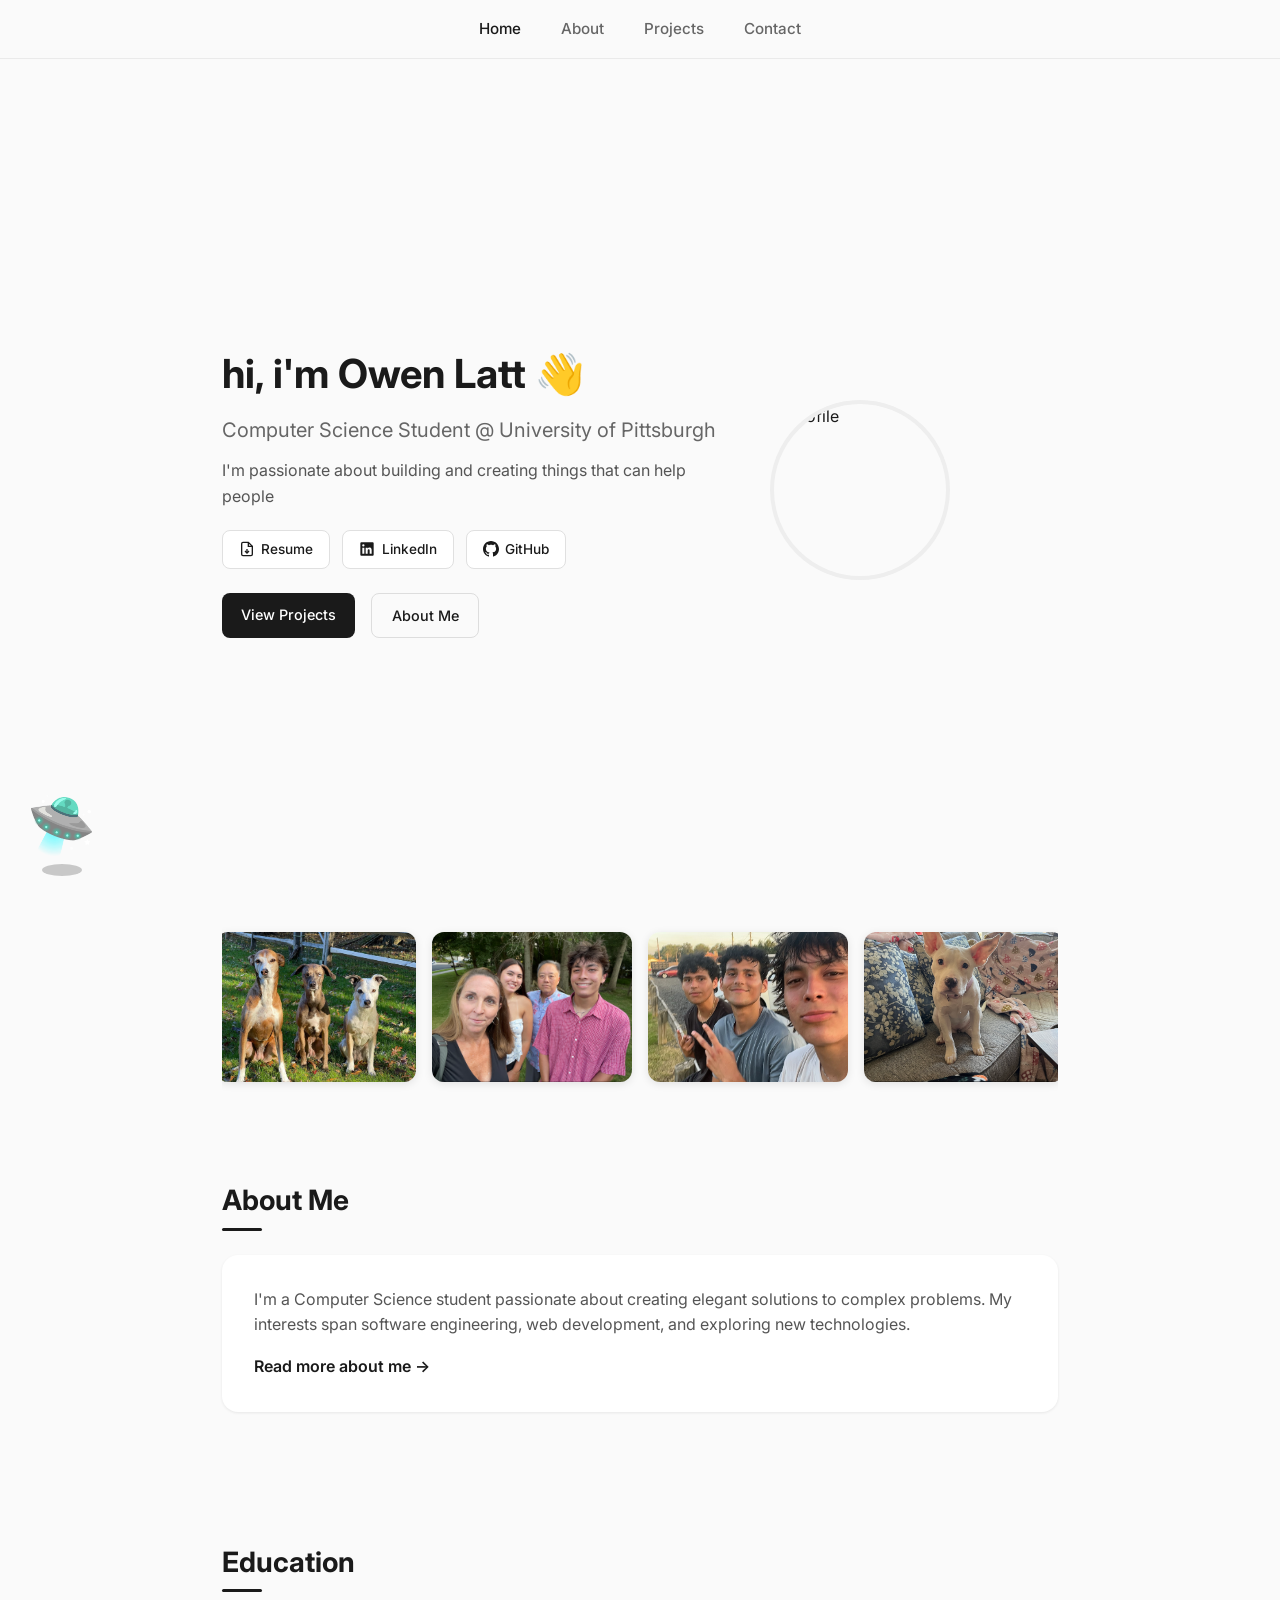
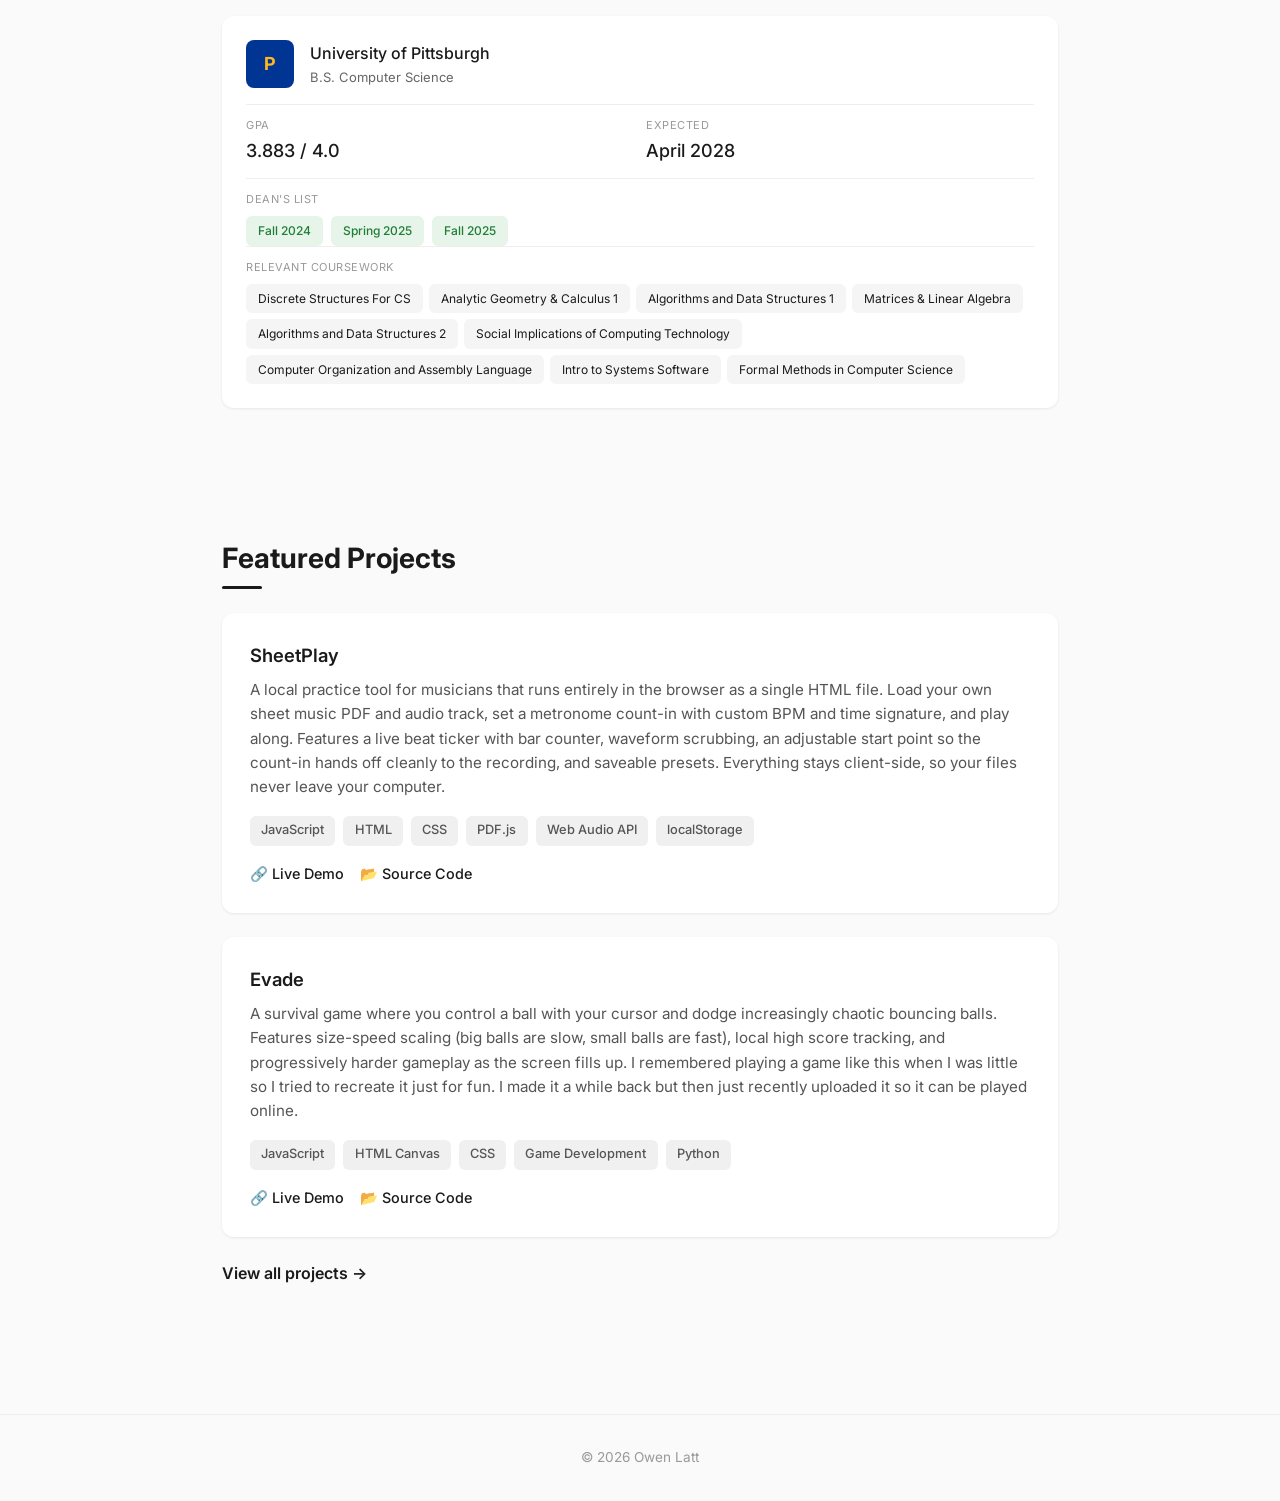
==== index.html @ 88eda448 "uploaded projects, profile change" ====
<!DOCTYPE html>
<html lang="en">
<head>
  <meta charset="UTF-8">
  <meta name="viewport" content="width=device-width, initial-scale=1.0">
  <title>Owen Latt | CS Student</title>
  <link rel="preconnect" href="https://fonts.googleapis.com">
  <link href="https://fonts.googleapis.com/css2?family=Inter:wght@400;500;600;700&display=swap" rel="stylesheet">
  <link rel="stylesheet" href="styles.css">
  <style>
    .photo-item {
      position: relative;
    }

    .photo-caption {
      position: absolute;
      bottom: 0;
      left: 0;
      right: 0;
      background: rgba(0, 0, 0, 0.72);
      padding: 8px 12px;
      transform: translateY(100%);
      transition: transform 0.25s ease;
      border-radius: 0 0 12px 12px;
    }

    .photo-item:hover .photo-caption {
      transform: translateY(0);
    }

    .photo-caption span {
      color: #fff;
      font-size: 13px;
      font-weight: 500;
    }

    .photo-caption .family-links {
      display: flex;
      gap: 10px;
      margin-top: 4px;
    }

    .photo-caption .family-links a {
      color: rgba(255, 255, 255, 0.75);
      font-size: 12px;
      text-decoration: none;
      border-bottom: 1px solid rgba(255,255,255,0.35);
      transition: color 0.15s;
    }

    .photo-caption .family-links a:hover {
      color: #fff;
    }
  </style>
</head>
<body>
  <nav>
    <ul>
      <li><a href="index.html" class="active">Home</a></li>
      <li><a href="about.html">About</a></li>
      <li><a href="projects.html">Projects</a></li>
      <li><a href="contact.html">Contact</a></li>
    </ul>
  </nav>

  <div class="container">
    <div class="hero">
      <div class="hero-content">
        <div class="hero-text">
          <h1>hi, i'm Owen Latt <span class="wave">👋</span></h1>
          <p class="tagline">Computer Science Student @ University of Pittsburgh</p>
          <p class="bio">
            I'm passionate about building and creating things that can help people
          </p>
          
          <div class="quick-links">
            <a href="assets/resume.pdf" class="quick-link" title="Download Resume">
              <svg viewBox="0 0 24 24" fill="none" stroke="currentColor" stroke-width="2"><path d="M14 2H6a2 2 0 0 0-2 2v16a2 2 0 0 0 2 2h12a2 2 0 0 0 2-2V8z"/><polyline points="14 2 14 8 20 8"/><line x1="12" y1="18" x2="12" y2="12"/><polyline points="9 15 12 18 15 15"/></svg>
              Resume
            </a>
            <a href="https://www.linkedin.com/in/owen-latt-85a8413a7/" class="quick-link" target="_blank" title="LinkedIn">
              <svg viewBox="0 0 24 24" fill="currentColor"><path d="M20.5 2h-17A1.5 1.5 0 002 3.5v17A1.5 1.5 0 003.5 22h17a1.5 1.5 0 001.5-1.5v-17A1.5 1.5 0 0020.5 2zM8 19H5v-9h3zM6.5 8.25A1.75 1.75 0 118.3 6.5a1.78 1.78 0 01-1.8 1.75zM19 19h-3v-4.74c0-1.42-.6-1.93-1.38-1.93A1.74 1.74 0 0013 14.19a.66.66 0 000 .14V19h-3v-9h2.9v1.3a3.11 3.11 0 012.7-1.4c1.55 0 3.36.86 3.36 3.66z"/></svg>
              LinkedIn
            </a>
            <a href="https://github.com/owenlatt9" class="quick-link" target="_blank" title="GitHub">
              <svg viewBox="0 0 24 24" fill="currentColor"><path d="M12 0c-6.626 0-12 5.373-12 12 0 5.302 3.438 9.8 8.207 11.387.599.111.793-.261.793-.577v-2.234c-3.338.726-4.033-1.416-4.033-1.416-.546-1.387-1.333-1.756-1.333-1.756-1.089-.745.083-.729.083-.729 1.205.084 1.839 1.237 1.839 1.237 1.07 1.834 2.807 1.304 3.492.997.107-.775.418-1.305.762-1.604-2.665-.305-5.467-1.334-5.467-5.931 0-1.311.469-2.381 1.236-3.221-.124-.303-.535-1.524.117-3.176 0 0 1.008-.322 3.301 1.23.957-.266 1.983-.399 3.003-.404 1.02.005 2.047.138 3.006.404 2.291-1.552 3.297-1.23 3.297-1.23.653 1.653.242 2.874.118 3.176.77.84 1.235 1.911 1.235 3.221 0 4.609-2.807 5.624-5.479 5.921.43.372.823 1.102.823 2.222v3.293c0 .319.192.694.801.576 4.765-1.589 8.199-6.086 8.199-11.386 0-6.627-5.373-12-12-12z"/></svg>
              GitHub
            </a>
          </div>

          <div class="hero-cta">
            <a href="projects.html" class="btn-primary">View Projects</a>
            <a href="about.html" class="btn-secondary">About Me</a>
          </div>
        </div>
        <img src="assets/profile4.jpeg" alt="Profile" class="profile-img">
      </div>
    </div>

    <!-- Photo Gallery Strip -->
    <div class="photo-strip">
      <div class="photo-strip-container">
        <div class="photo-item">
          <img src="assets/dogs2.jpg" alt="Charlie, Mochi, Winnie">
          <div class="photo-caption">
            <span>Charlie, Mochi, Winnie (rip) 🐾</span>
          </div>
        </div>
        <div class="photo-item">
          <img src="assets/fam2.JPEG" alt="My family">
          <div class="photo-caption">
            <span>My family</span>
            <div class="family-links">
              <a href="https://www.linkedin.com/in/aunglatt/" target="_blank">Dad →</a>
              <a href="https://www.linkedin.com/in/laurellatt/" target="_blank">Sister →</a>
            </div>
          </div>
        </div>
        <div class="photo-item">
          <img src="assets/friends.jpg" alt="My boys">
          <div class="photo-caption">
            <span>My boys 🇧🇷 (Rhennan, Rhauan)</span>
          </div>
        </div>
        <div class="photo-item">
          <img src="assets/roo2.jpg" alt="Roo">
          <div class="photo-caption">
            <span>Roo</span>
          </div>
        </div>
      </div>
    </div>

    <div class="section">
      <h2 class="section-title">About Me</h2>
      <div class="about-preview">
        <p>
          I'm a Computer Science student passionate about creating elegant solutions to complex problems. 
          My interests span software engineering, web development, and exploring new technologies.
        </p>
        <a href="about.html" class="view-more">Read more about me →</a>
      </div>
    </div>

    <div class="section">
      <h2 class="section-title">Education</h2>
      <div class="education-card">
        <div class="education-header">
          <div class="education-logo">
            <span>P</span>
          </div>
          <div class="education-info">
            <p class="education-school">University of Pittsburgh</p>
            <p class="education-degree">B.S. Computer Science</p>
          </div>
        </div>
        
        <div class="education-stats">
          <div>
            <p class="stat-label">GPA</p>
            <p class="stat-value">3.883 / 4.0</p>
          </div>
          <div>
            <p class="stat-label">Expected</p>
            <p class="stat-value">April 2028</p>
          </div>
        </div>
        
        <div class="education-section">
          <p class="education-section-label">Dean's List</p>
          <div class="deans-list-tags">
            <span class="deans-tag">Fall 2024</span>
            <span class="deans-tag">Spring 2025</span>
            <span class="deans-tag">Fall 2025</span>
          </div>
        </div>
        
        <div class="education-section">
          <p class="education-section-label">Relevant coursework</p>
          <div class="coursework-tags">
            <span class="course-tag">Discrete Structures For CS</span>
            <span class="course-tag">Analytic Geometry & Calculus 1</span>
            <span class="course-tag">Algorithms and Data Structures 1</span>
            <span class="course-tag">Matrices & Linear Algebra</span>
            <span class="course-tag">Algorithms and Data Structures 2</span>
            <span class="course-tag">Social Implications of Computing Technology</span>
            <span class="course-tag">Computer Organization and Assembly Language</span>
            <span class="course-tag">Intro to Systems Software</span>
            <span class="course-tag">Formal Methods in Computer Science</span>
          </div>
        </div>
      </div>
    </div>

    <div class="section">
      <h2 class="section-title">Featured Projects</h2>
      <div class="projects-grid" id="featured-projects">
        <!-- Projects loaded from projects.js -->
      </div>
      <p style="margin-top: 1.5rem;"><a href="projects.html" class="view-more">View all projects →</a></p>
    </div>
  </div>

  <footer>
    <p>© 2026 Owen Latt</p>
  </footer>

  <!-- Floating Game Icon -->
  <div class="game-trigger-container">
    <a href="game.html" target="_blank" class="game-trigger">🛸</a>
    <div class="game-trigger-shadow"></div>
  </div>

  <script src="projects.js"></script>
  <script>
    renderProjects('featured-projects', true);
  </script>
</body>
</html>
---- styles.css ----
/* ===== BASE STYLES ===== */
* { margin: 0; padding: 0; box-sizing: border-box; }

body {
  font-family: 'Inter', -apple-system, BlinkMacSystemFont, sans-serif;
  background: #fafafa;
  color: #1a1a1a;
  line-height: 1.6;
}

.container {
  max-width: 900px;
  margin: 0 auto;
  padding: 0 2rem;
}

/* ===== NAVIGATION ===== */
nav {
  position: fixed;
  top: 0;
  width: 100%;
  background: rgba(250, 250, 250, 0.9);
  backdrop-filter: blur(10px);
  border-bottom: 1px solid #eaeaea;
  z-index: 100;
  padding: 1rem 2rem;
}

nav ul {
  max-width: 1200px;
  margin: 0 auto;
  display: flex;
  justify-content: center;
  gap: 2.5rem;
  list-style: none;
}

nav a {
  text-decoration: none;
  color: #666;
  font-size: 0.95rem;
  font-weight: 500;
  transition: color 0.2s;
}

nav a:hover, nav a.active {
  color: #1a1a1a;
}

/* ===== HERO SECTION ===== */
.hero {
  min-height: 100vh;
  display: flex;
  flex-direction: column;
  justify-content: center;
  padding-top: 80px;
}

.hero-content {
  display: flex;
  align-items: center;
  gap: 3rem;
}

.hero-text h1 {
  font-size: 2.5rem;
  font-weight: 700;
  margin-bottom: 0.5rem;
}

.wave {
  display: inline-block;
  animation: wave 2s infinite;
  transform-origin: 70% 70%;
}

@keyframes wave {
  0%, 100% { transform: rotate(0deg); }
  25% { transform: rotate(20deg); }
  50% { transform: rotate(0deg); }
  75% { transform: rotate(20deg); }
}

.tagline {
  font-size: 1.25rem;
  color: #666;
  margin-bottom: 0.75rem;
}

.bio {
  color: #555;
  margin-bottom: 1.25rem;
  max-width: 500px;
}

.profile-img {
  width: 180px;
  height: 180px;
  border-radius: 50%;
  object-fit: cover;
  border: 4px solid #eee;
}

/* ===== QUICK LINKS ===== */
.quick-links {
  display: flex;
  gap: 0.75rem;
  margin-bottom: 1.5rem;
}

.quick-link {
  display: flex;
  align-items: center;
  gap: 0.4rem;
  padding: 0.5rem 1rem;
  background: white;
  border: 1.5px solid #e0e0e0;
  border-radius: 8px;
  text-decoration: none;
  color: #1a1a1a;
  font-size: 0.85rem;
  font-weight: 500;
  transition: all 0.2s;
}

.quick-link:hover {
  border-color: #1a1a1a;
  transform: translateY(-2px);
  box-shadow: 0 2px 8px rgba(0,0,0,0.08);
}

.quick-link svg {
  width: 16px;
  height: 16px;
}

/* ===== BUTTONS ===== */
.hero-cta {
  display: flex;
  gap: 1rem;
}

.hero-cta a, .btn {
  padding: 0.6rem 1.2rem;
  border-radius: 8px;
  text-decoration: none;
  font-weight: 500;
  font-size: 0.9rem;
  transition: all 0.2s;
}

.btn-primary { background: #1a1a1a; color: white; }
.btn-primary:hover { background: #333; }
.btn-secondary { border: 1.5px solid #ddd; color: #1a1a1a; }
.btn-secondary:hover { border-color: #1a1a1a; }

/* ===== SECTIONS ===== */
.section { padding: 4rem 0; }

.section-title {
  font-size: 1.75rem;
  font-weight: 700;
  margin-bottom: 2rem;
  position: relative;
  display: inline-block;
}

.section-title::after {
  content: '';
  position: absolute;
  bottom: -8px;
  left: 0;
  width: 40px;
  height: 3px;
  background: #1a1a1a;
  border-radius: 2px;
}

/* ===== PAGE HEADER (for subpages) ===== */
.page-header {
  padding-top: 120px;
  padding-bottom: 2rem;
}

.page-header h1 {
  font-size: 2rem;
  font-weight: 700;
}

.page-header p {
  color: #666;
  margin-top: 0.5rem;
}

/* ===== ABOUT STYLES ===== */
.about-preview {
  background: white;
  border-radius: 16px;
  padding: 2rem;
  box-shadow: 0 1px 3px rgba(0,0,0,0.08);
}

.about-preview p {
  color: #555;
  margin-bottom: 1rem;
}

.view-more {
  color: #1a1a1a;
  font-weight: 600;
  text-decoration: none;
  display: inline-flex;
  align-items: center;
  gap: 0.3rem;
}

.view-more:hover { text-decoration: underline; }

.about-grid {
  display: grid;
  grid-template-columns: 1fr 1fr;
  gap: 1.5rem;
  margin-bottom: 2rem;
}

.about-card {
  background: white;
  padding: 1.75rem;
  border-radius: 12px;
  box-shadow: 0 1px 3px rgba(0,0,0,0.08);
}

.about-card h3 {
  font-size: 1.1rem;
  font-weight: 600;
  margin-bottom: 0.75rem;
}

.about-card p { color: #555; }

.about-card.full-width {
  grid-column: 1 / -1;
}

.diversity-card {
  background: linear-gradient(135deg, #f0f4ff 0%, #fdf0f7 100%);
  border-left: 4px solid #6366f1;
}

.aboutme-card {
  background: linear-gradient(135deg, #f0f4ff 0%, #fdf0f7 100%);
  border-left: 4px solid #ff00ff;
}

/* ===== PROJECT STYLES ===== */
.projects-grid {
  display: grid;
  gap: 1.5rem;
}

.project-card {
  background: white;
  border-radius: 12px;
  padding: 1.75rem;
  box-shadow: 0 1px 3px rgba(0,0,0,0.08);
  transition: transform 0.2s, box-shadow 0.2s;
}

.project-card:hover {
  transform: translateY(-2px);
  box-shadow: 0 4px 12px rgba(0,0,0,0.1);
}

.project-card h3 {
  font-size: 1.15rem;
  font-weight: 600;
  margin-bottom: 0.5rem;
}

.project-card p {
  color: #555;
  font-size: 0.95rem;
  margin-bottom: 1rem;
}

.project-tags {
  display: flex;
  flex-wrap: wrap;
  gap: 0.5rem;
  margin-bottom: 1rem;
}

.tag {
  background: #f0f0f0;
  color: #555;
  padding: 0.3rem 0.7rem;
  border-radius: 6px;
  font-size: 0.8rem;
  font-weight: 500;
}

.project-links {
  display: flex;
  gap: 1rem;
}

.project-links a {
  color: #1a1a1a;
  text-decoration: none;
  font-size: 0.9rem;
  font-weight: 500;
}

.project-links a:hover { text-decoration: underline; }

/* ===== CONTACT STYLES ===== */
.contact-intro {
  max-width: 600px;
  margin-bottom: 3rem;
}

.contact-intro p {
  color: #555;
  font-size: 1.1rem;
}

.contact-methods {
  display: grid;
  grid-template-columns: repeat(auto-fit, minmax(280px, 1fr));
  gap: 1.5rem;
}

.contact-card {
  background: white;
  padding: 2rem;
  border-radius: 12px;
  box-shadow: 0 1px 3px rgba(0,0,0,0.08);
  text-align: center;
  transition: transform 0.2s;
}

.contact-card:hover {
  transform: translateY(-3px);
}

.contact-card .icon {
  font-size: 2rem;
  margin-bottom: 1rem;
}

.contact-card h3 {
  font-size: 1.1rem;
  font-weight: 600;
  margin-bottom: 0.5rem;
}

.contact-card p {
  color: #666;
  font-size: 0.9rem;
  margin-bottom: 1rem;
}

.contact-card a {
  color: #1a1a1a;
  font-weight: 600;
  text-decoration: none;
}

.contact-card a:hover { text-decoration: underline; }

/* ===== EDUCATION STYLES ===== */
.education-card {
  background: white;
  border-radius: 12px;
  padding: 1.5rem;
  box-shadow: 0 1px 3px rgba(0,0,0,0.08);
}

.education-header {
  display: flex;
  align-items: center;
  gap: 16px;
  margin-bottom: 16px;
}

.education-logo {
  width: 48px;
  height: 48px;
  border-radius: 8px;
  background: #003594;
  display: flex;
  align-items: center;
  justify-content: center;
}

.education-logo span {
  color: #FFB81C;
  font-weight: 700;
  font-size: 18px;
}

.education-school {
  font-weight: 500;
  font-size: 16px;
  margin: 0;
}

.education-degree {
  font-size: 13px;
  color: #666;
  margin: 0;
}

.education-stats {
  display: grid;
  grid-template-columns: 1fr 1fr;
  gap: 12px;
  padding: 12px 0;
  border-top: 1px solid #eee;
}

.stat-label {
  font-size: 11px;
  color: #999;
  margin: 0 0 2px;
  text-transform: uppercase;
  letter-spacing: 0.5px;
}

.stat-value {
  font-size: 18px;
  font-weight: 500;
  margin: 0;
}

.education-section {
  padding-top: 12px;
  border-top: 1px solid #eee;
}

.education-section-label {
  font-size: 11px;
  color: #999;
  margin: 0 0 8px;
  text-transform: uppercase;
  letter-spacing: 0.5px;
}

.deans-list-tags {
  display: flex;
  gap: 8px;
  flex-wrap: wrap;
}

.deans-tag {
  background: #e6f4ea;
  color: #1e7e34;
  font-size: 12px;
  padding: 5px 12px;
  border-radius: 6px;
  font-weight: 500;
}

.coursework-tags {
  display: flex;
  gap: 6px;
  flex-wrap: wrap;
}

.course-tag {
  background: #f5f5f5;
  font-size: 12px;
  padding: 5px 12px;
  border-radius: 6px;
}

/* ===== MOVIES SECTION ===== */
.movies-subsection {
  margin-bottom: 2.5rem;
}

.movies-subsection-title {
  font-size: 1.1rem;
  font-weight: 600;
  margin-bottom: 0.5rem;
  color: #1a1a1a;
}

.movies-subtitle {
  font-size: 0.9rem;
  color: #666;
  margin-bottom: 1rem;
}

.movies-subtitle a {
  color: #1a1a1a;
  font-weight: 500;
}

.movies-subtitle a:hover {
  text-decoration: underline;
}

.favorite-movies-grid {
  display: grid;
  grid-template-columns: repeat(4, 1fr);
  gap: 1rem;
}

.movie-card {
  text-align: center;
}

.movie-card img {
  width: 100%;
  aspect-ratio: 2/3;
  object-fit: cover;
  border-radius: 8px;
  box-shadow: 0 2px 8px rgba(0, 0, 0, 0.15);
  transition: transform 0.2s, box-shadow 0.2s;
}

.movie-card:hover img {
  transform: translateY(-4px);
  box-shadow: 0 8px 20px rgba(0, 0, 0, 0.2);
}

.movie-title {
  margin-top: 0.5rem;
  font-size: 0.85rem;
  font-weight: 500;
  color: #333;
}

.letterboxd-embed {
  background: #f8f9fa;
  border-radius: 12px;
  padding: 1rem;
  min-height: 100px;
}

.loading-text {
  color: #888;
  font-size: 0.9rem;
  text-align: center;
}

@media (max-width: 768px) {
  .favorite-movies-grid {
    grid-template-columns: repeat(2, 1fr);
  }
}

.spotify-embed {
  border-radius: 12px;
  overflow: hidden;
}

.spotify-embed iframe {
  display: block;
}
/* ===== MUSIC ARTISTS ===== */
.artists-grid {
  display: grid;
  grid-template-columns: repeat(5, 1fr);
  gap: 1.5rem;
}

.artist-card {
  display: flex;
  flex-direction: column;
  align-items: center;
  gap: 0.5rem;
  text-align: center;
}

.artist-card img {
  width: 100px;
  height: 100px;
  border-radius: 50%;
  object-fit: cover;
  box-shadow: 0 2px 8px rgba(0, 0, 0, 0.12);
  transition: transform 0.2s, box-shadow 0.2s;
}

.artist-card:hover img {
  transform: scale(1.08);
  box-shadow: 0 6px 16px rgba(0, 0, 0, 0.18);
}

.artist-name {
  font-size: 0.8rem;
  font-weight: 500;
  color: #444;
}

@media (max-width: 768px) {
  .artists-grid {
    grid-template-columns: repeat(3, 1fr);
  }

  .artist-card img {
    width: 80px;
    height: 80px;
  }
}

/* ===== PHOTO STRIP ===== */
.photo-strip {
  padding: 2rem 0;
  overflow: hidden;
}

.photo-strip-container {
  display: flex;
  gap: 1rem;
  justify-content: center;
}

.photo-item {
  flex: 0 0 auto;
  width: 200px;
  height: 150px;
  border-radius: 12px;
  overflow: hidden;
  box-shadow: 0 2px 8px rgba(0, 0, 0, 0.1);
  transition: transform 0.3s, box-shadow 0.3s;
}

.photo-item:hover {
  transform: translateY(-4px) scale(1.02);
  box-shadow: 0 8px 20px rgba(0, 0, 0, 0.15);
}

.photo-item img {
  width: 100%;
  height: 100%;
  object-fit: cover;
}

@media (max-width: 768px) {
  .photo-strip-container {
    justify-content: flex-start;
    overflow-x: auto;
    padding: 0 1rem;
    -webkit-overflow-scrolling: touch;
  }
  
  .photo-item {
    width: 160px;
    height: 120px;
  }
}

/* ===== FLOATING GAME ICON ===== */
.game-trigger-container {
  position: fixed;
  bottom: 24px;
  left: 24px;
  width: 75px;
  height: 90px;
  z-index: 50;
}

.game-trigger {
  position: absolute;
  top: 0;
  left: 0;
  width: 75px;
  height: 75px;
  cursor: pointer;
  font-size: 55px;
  display: flex;
  align-items: center;
  justify-content: center;
  transition: transform 0.2s;
  animation: float 3s ease-in-out infinite, glow 2s ease-in-out infinite;
  text-decoration: none;
  border-radius: 50%;
}

.game-trigger:hover {
  animation: wobble 0.5s ease-in-out, glow 1s ease-in-out infinite;
  transform: rotate(-15deg) scale(1.15);
}

@keyframes float {
  0%, 100% { transform: translateY(0) rotate(-20deg); }
  50% { transform: translateY(-8px) rotate(-12deg); }
}

@keyframes glow {
  0%, 100% { 
    filter: drop-shadow(0 0 8px rgb(255, 0, 187));
  }
  50% { 
    filter: drop-shadow(0 0 20px rgb(132, 0, 255)) drop-shadow(0 0 40px rgb(100, 180, 255));
  }
}

@keyframes float {
  0%, 100% { transform: translateY(0) rotate(-20deg); }
  50% { transform: translateY(-8px) rotate(-12deg); }
}

.game-trigger-shadow {
  position: absolute;
  bottom: 0;
  left: 50%;
  transform: translateX(-50%);
  width: 40px;
  height: 12px;
  background: rgba(0, 0, 0, 0.2);
  border-radius: 50%;
  animation: shadow-pulse 3s ease-in-out infinite;
}

@keyframes shadow-pulse {
  0%, 100% { 
    transform: translateX(-50%) scale(1);
    opacity: 0.3;
  }
  50% { 
    transform: translateX(-50%) scale(0.8);
    opacity: 0.15;
  }
}

@keyframes float {
  0%, 100% { transform: translateY(0); }
  50% { transform: translateY(-6px); }
}

@keyframes wobble {
  0%, 100% { transform: rotate(0deg) scale(1.1); }
  25% { transform: rotate(-10deg) scale(1.1); }
  75% { transform: rotate(10deg) scale(1.1); }
}

/* Game Modal */
.game-modal {
  display: none;
  position: fixed;
  top: 0;
  left: 0;
  width: 100%;
  height: 100%;
  background: rgba(0, 0, 0, 0.8);
  z-index: 1000;
  justify-content: center;
  align-items: center;
}

.game-modal.active {
  display: flex;
}

.game-modal-content {
  background: white;
  border-radius: 12px;
  width: 90%;
  max-width: 800px;
  max-height: 90vh;
  overflow: hidden;
  position: relative;
}

.game-modal-header {
  display: flex;
  justify-content: space-between;
  align-items: center;
  padding: 1rem 1.25rem;
  border-bottom: 1px solid #eee;
}

.game-modal-header h3 {
  margin: 0;
  font-size: 1.1rem;
  font-weight: 600;
}

.game-modal-close {
  background: none;
  border: none;
  font-size: 24px;
  cursor: pointer;
  color: #666;
  padding: 0;
  line-height: 1;
}

.game-modal-close:hover {
  color: #1a1a1a;
}

.game-modal-body {
  padding: 0;
  height: 70vh;
}

.game-modal-body iframe {
  width: 100%;
  height: 100%;
  border: none;
}

/* ===== FOOTER ===== */
footer {
  text-align: center;
  padding: 2rem;
  color: #999;
  font-size: 0.85rem;
  border-top: 1px solid #eee;
  margin-top: 4rem;
}

/* ===== RESPONSIVE ===== */
@media (max-width: 768px) {
  .hero-content { flex-direction: column-reverse; text-align: center; }
  .quick-links { justify-content: center; flex-wrap: wrap; }
  .hero-cta { justify-content: center; }
  .about-grid { grid-template-columns: 1fr; }
  nav ul { gap: 1.5rem; }
}
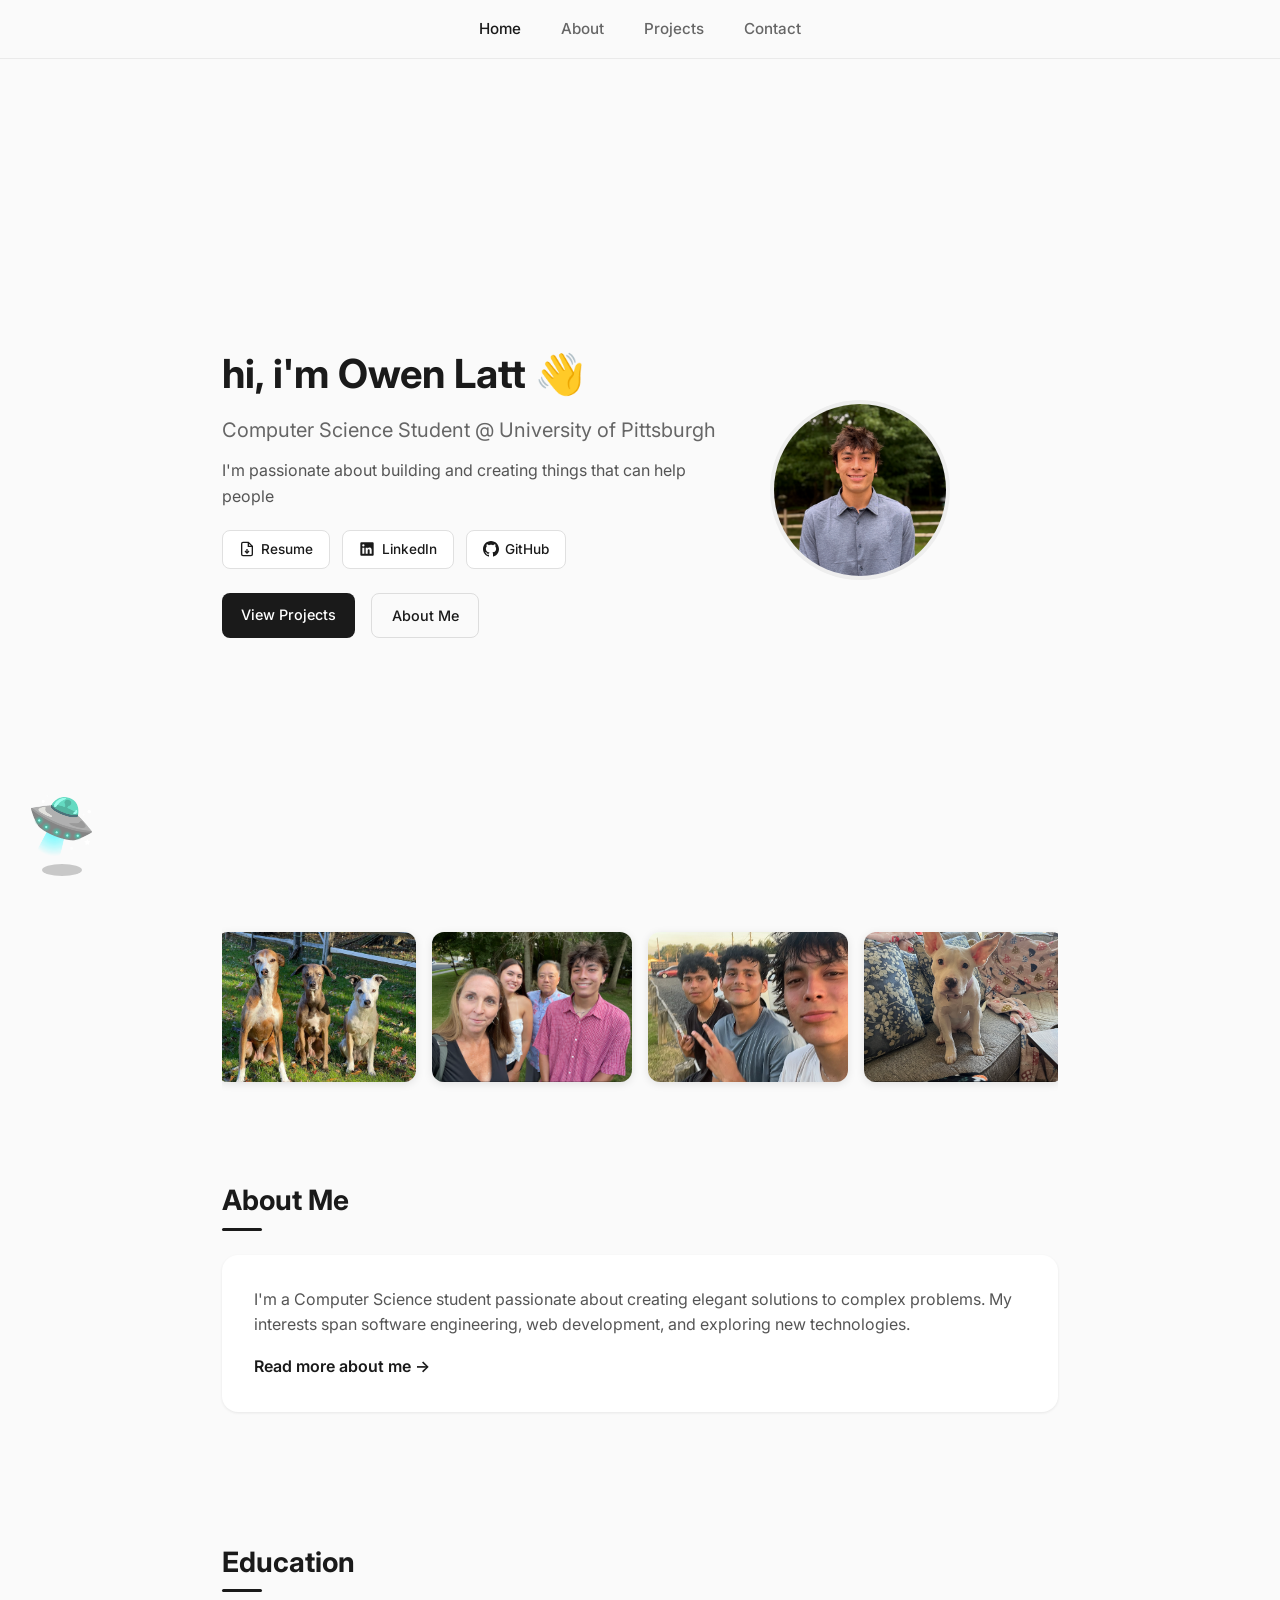
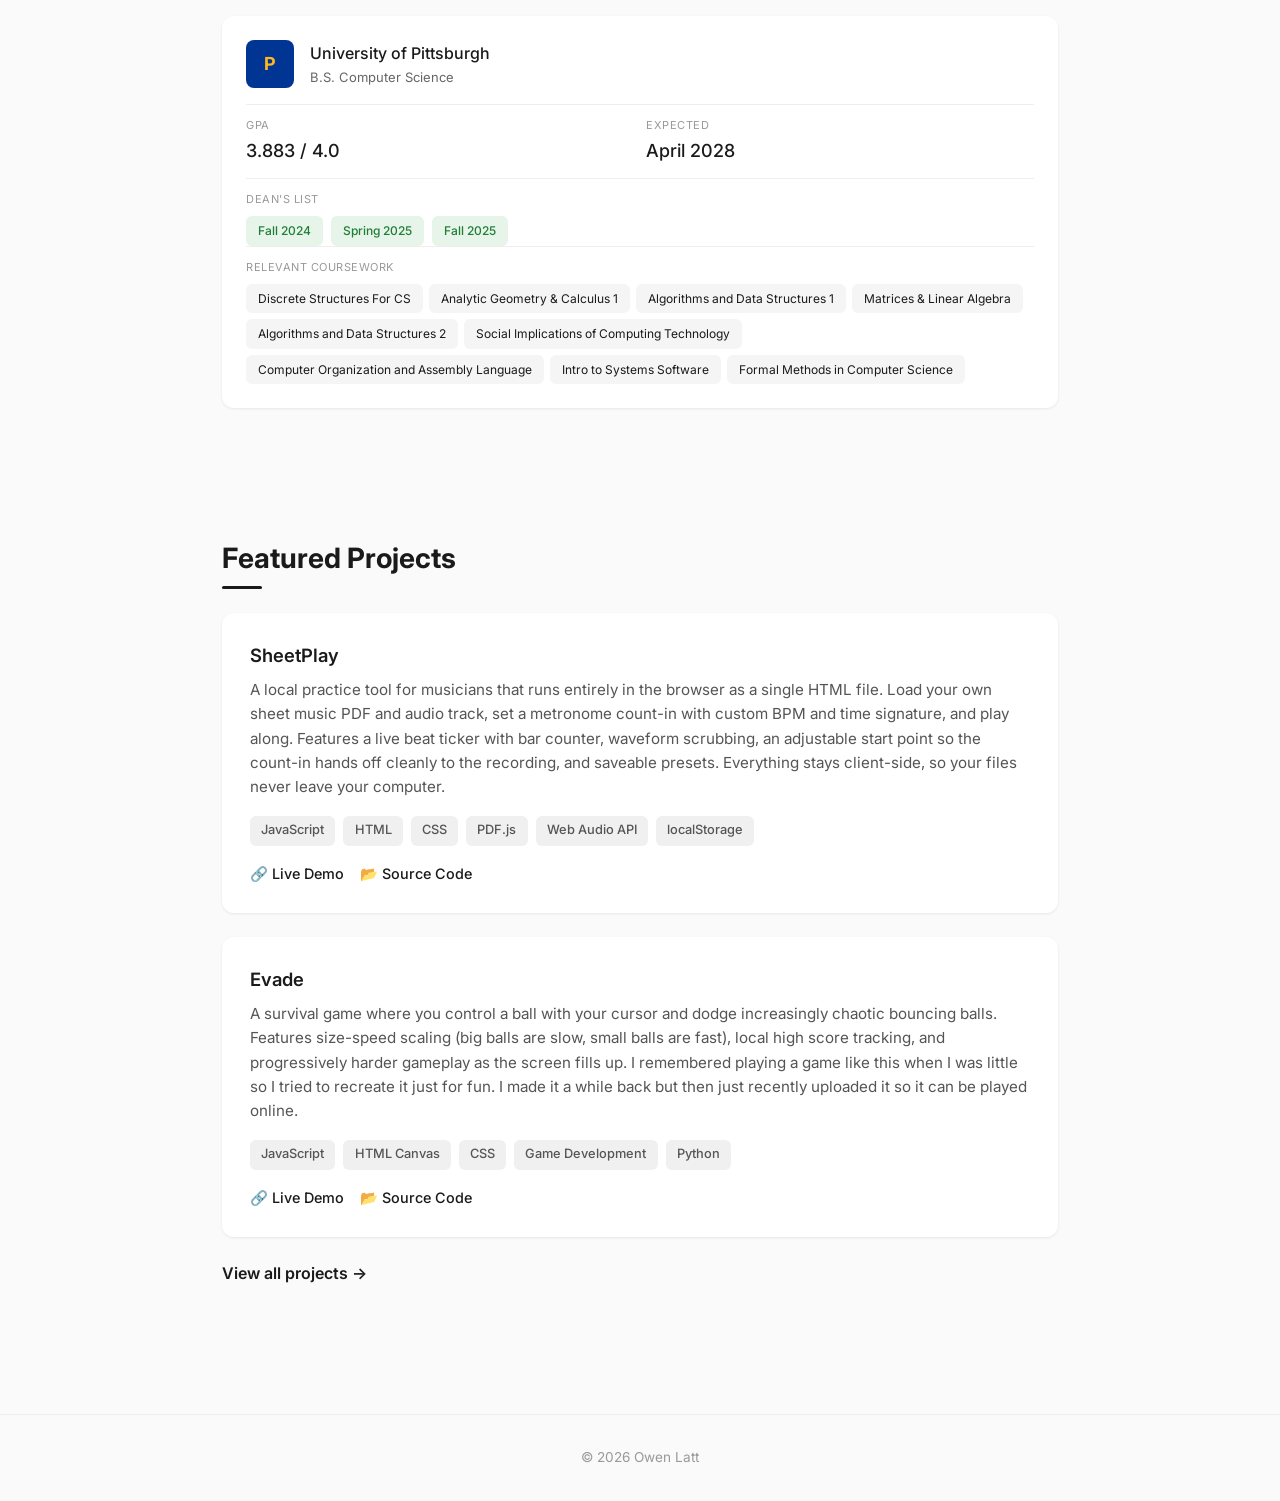
==== commit 5af0635d: "jpg to JPEG profile" ====
--- a/index.html
+++ b/index.html
@@ -93,7 +93,7 @@
             <a href="about.html" class="btn-secondary">About Me</a>
           </div>
         </div>
-        <img src="assets/profile4.jpeg" alt="Profile" class="profile-img">
+        <img src="assets/profile4.JPEG" alt="Profile" class="profile-img">
       </div>
     </div>
 
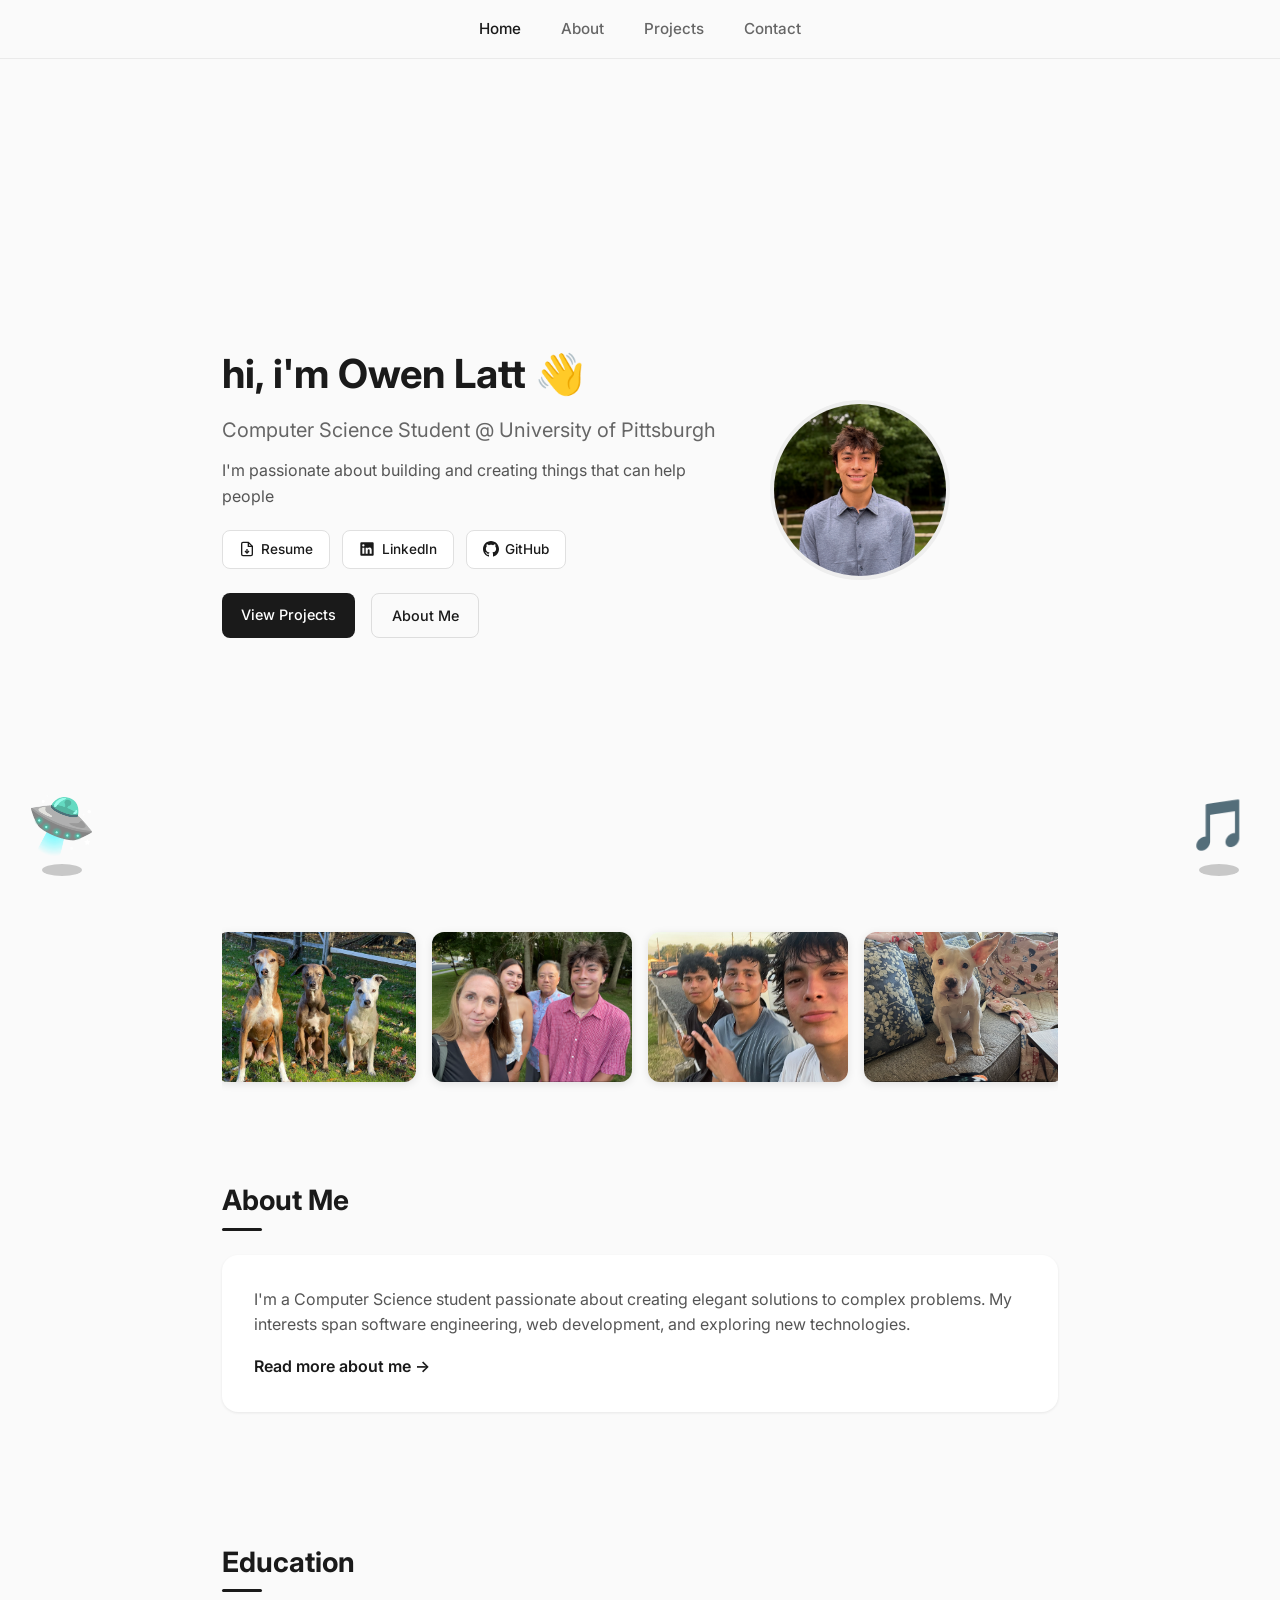
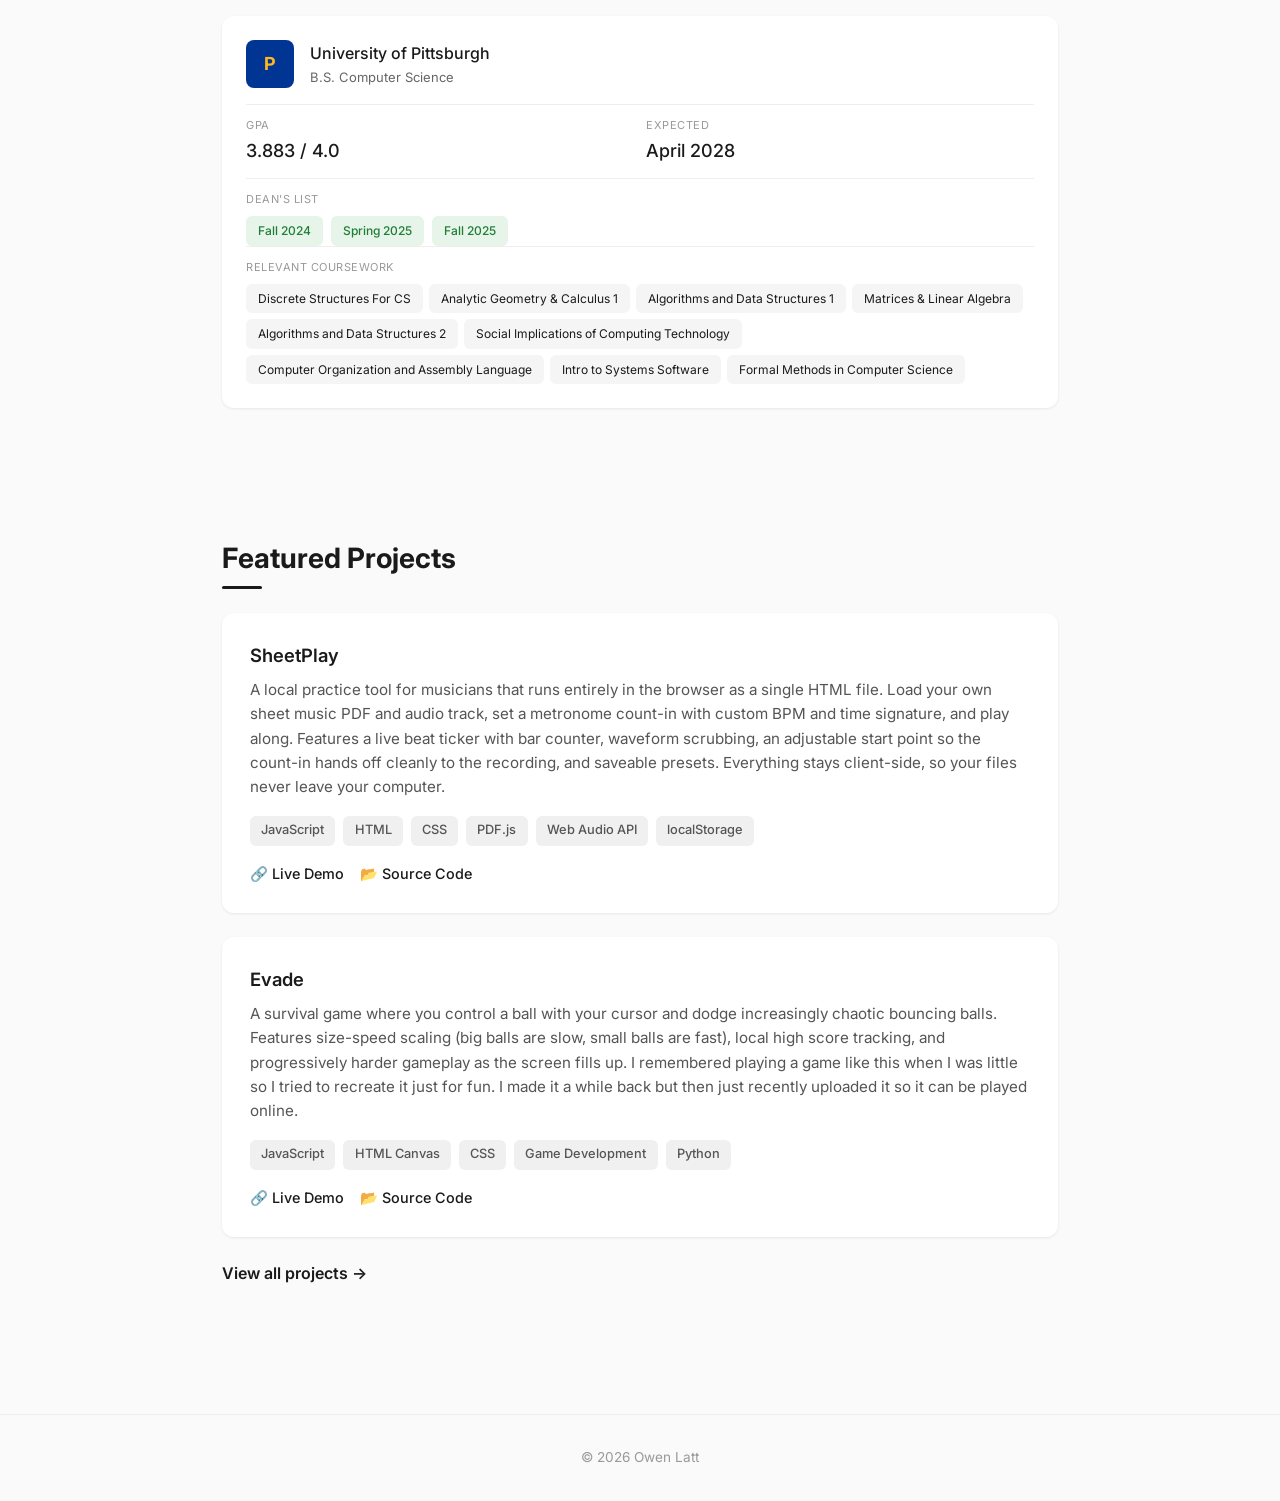
==== commit 50fddeed: "added music button" ====
--- a/index.html
+++ b/index.html
@@ -74,11 +74,11 @@
           </p>
           
           <div class="quick-links">
-            <a href="assets/resume.pdf" class="quick-link" title="Download Resume">
+            <a href="assets/Owen_Resume_Final.pdf" class="quick-link" title="Download Resume">
               <svg viewBox="0 0 24 24" fill="none" stroke="currentColor" stroke-width="2"><path d="M14 2H6a2 2 0 0 0-2 2v16a2 2 0 0 0 2 2h12a2 2 0 0 0 2-2V8z"/><polyline points="14 2 14 8 20 8"/><line x1="12" y1="18" x2="12" y2="12"/><polyline points="9 15 12 18 15 15"/></svg>
               Resume
             </a>
-            <a href="https://www.linkedin.com/in/owen-latt-85a8413a7/" class="quick-link" target="_blank" title="LinkedIn">
+            <a href="https://www.linkedin.com/in/owenlatt/" class="quick-link" target="_blank" title="LinkedIn">
               <svg viewBox="0 0 24 24" fill="currentColor"><path d="M20.5 2h-17A1.5 1.5 0 002 3.5v17A1.5 1.5 0 003.5 22h17a1.5 1.5 0 001.5-1.5v-17A1.5 1.5 0 0020.5 2zM8 19H5v-9h3zM6.5 8.25A1.75 1.75 0 118.3 6.5a1.78 1.78 0 01-1.8 1.75zM19 19h-3v-4.74c0-1.42-.6-1.93-1.38-1.93A1.74 1.74 0 0013 14.19a.66.66 0 000 .14V19h-3v-9h2.9v1.3a3.11 3.11 0 012.7-1.4c1.55 0 3.36.86 3.36 3.66z"/></svg>
               LinkedIn
             </a>
@@ -210,6 +210,12 @@
     <a href="game.html" target="_blank" class="game-trigger">🛸</a>
     <div class="game-trigger-shadow"></div>
   </div>
+  <!-- Floating Music Icon -->
+  <div class="music-trigger-container">
+    <span class="music-trigger-tooltip">See my listening stats &rarr;</span>
+    <a href="listening.html" target="_blank" class="music-trigger">🎵</a>
+    <div class="music-trigger-shadow"></div>
+  </div>
 
   <script src="projects.js"></script>
   <script>
--- a/styles.css
+++ b/styles.css
@@ -821,4 +821,101 @@
   .hero-cta { justify-content: center; }
   .about-grid { grid-template-columns: 1fr; }
   nav ul { gap: 1.5rem; }
+}
+
+/* Floating Music Icon */
+.music-trigger-container {
+  position: fixed;
+  bottom: 24px;
+  right: 24px;
+  width: 75px;
+  height: 90px;
+  z-index: 50;
+}
+.music-trigger {
+  position: absolute;
+  top: 0;
+  left: 0;
+  width: 75px;
+  height: 75px;
+  cursor: pointer;
+  font-size: 50px;
+  display: flex;
+  align-items: center;
+  justify-content: center;
+  transition: transform 0.2s;
+  animation: music-float 3s ease-in-out infinite, music-glow 2s ease-in-out infinite;
+  text-decoration: none;
+}
+.music-trigger:hover {
+  animation: music-wobble 0.5s ease-in-out, music-glow 1s ease-in-out infinite;
+  transform: rotate(15deg) scale(1.15);
+}
+@keyframes music-float {
+  0%, 100% { transform: translateY(0) rotate(8deg); }
+  50% { transform: translateY(-8px) rotate(2deg); }
+}
+@keyframes music-glow {
+  0%, 100% {
+    filter: drop-shadow(0 0 8px rgb(240, 83, 138));
+  }
+  50% {
+    filter: drop-shadow(0 0 20px rgb(240, 83, 138)) drop-shadow(0 0 40px rgb(197, 232, 90));
+  }
+}
+@keyframes music-wobble {
+  0%, 100% { transform: rotate(0deg) scale(1.1); }
+  25% { transform: rotate(10deg) scale(1.1); }
+  75% { transform: rotate(-10deg) scale(1.1); }
+}
+.music-trigger-shadow {
+  position: absolute;
+  bottom: 0;
+  left: 50%;
+  transform: translateX(-50%);
+  width: 40px;
+  height: 12px;
+  background: rgba(0, 0, 0, 0.2);
+  border-radius: 50%;
+  animation: music-shadow-pulse 3s ease-in-out infinite;
+}
+@keyframes music-shadow-pulse {
+  0%, 100% {
+    transform: translateX(-50%) scale(1);
+    opacity: 0.3;
+  }
+  50% {
+    transform: translateX(-50%) scale(0.8);
+    opacity: 0.15;
+  }
+}
+.music-trigger-tooltip {
+  position: absolute;
+  top: 37px;
+  right: 85px;
+  white-space: nowrap;
+  background: #1C1F26;
+  color: #EDEAE2;
+  font-family: 'Inter', sans-serif;
+  font-size: 13px;
+  padding: 7px 12px;
+  border-radius: 8px;
+  opacity: 0;
+  transform: translate(8px, -50%);
+  transition: opacity 0.2s ease, transform 0.2s ease;
+  pointer-events: none;
+}
+.music-trigger-tooltip::after {
+  content: '';
+  position: absolute;
+  right: -5px;
+  top: 50%;
+  transform: translateY(-50%);
+  border-width: 5px 0 5px 5px;
+  border-style: solid;
+  border-color: transparent transparent transparent #1C1F26;
+}
+.music-trigger-container:hover .music-trigger-tooltip {
+  opacity: 1;
+  transform: translate(0, -50%);
 }
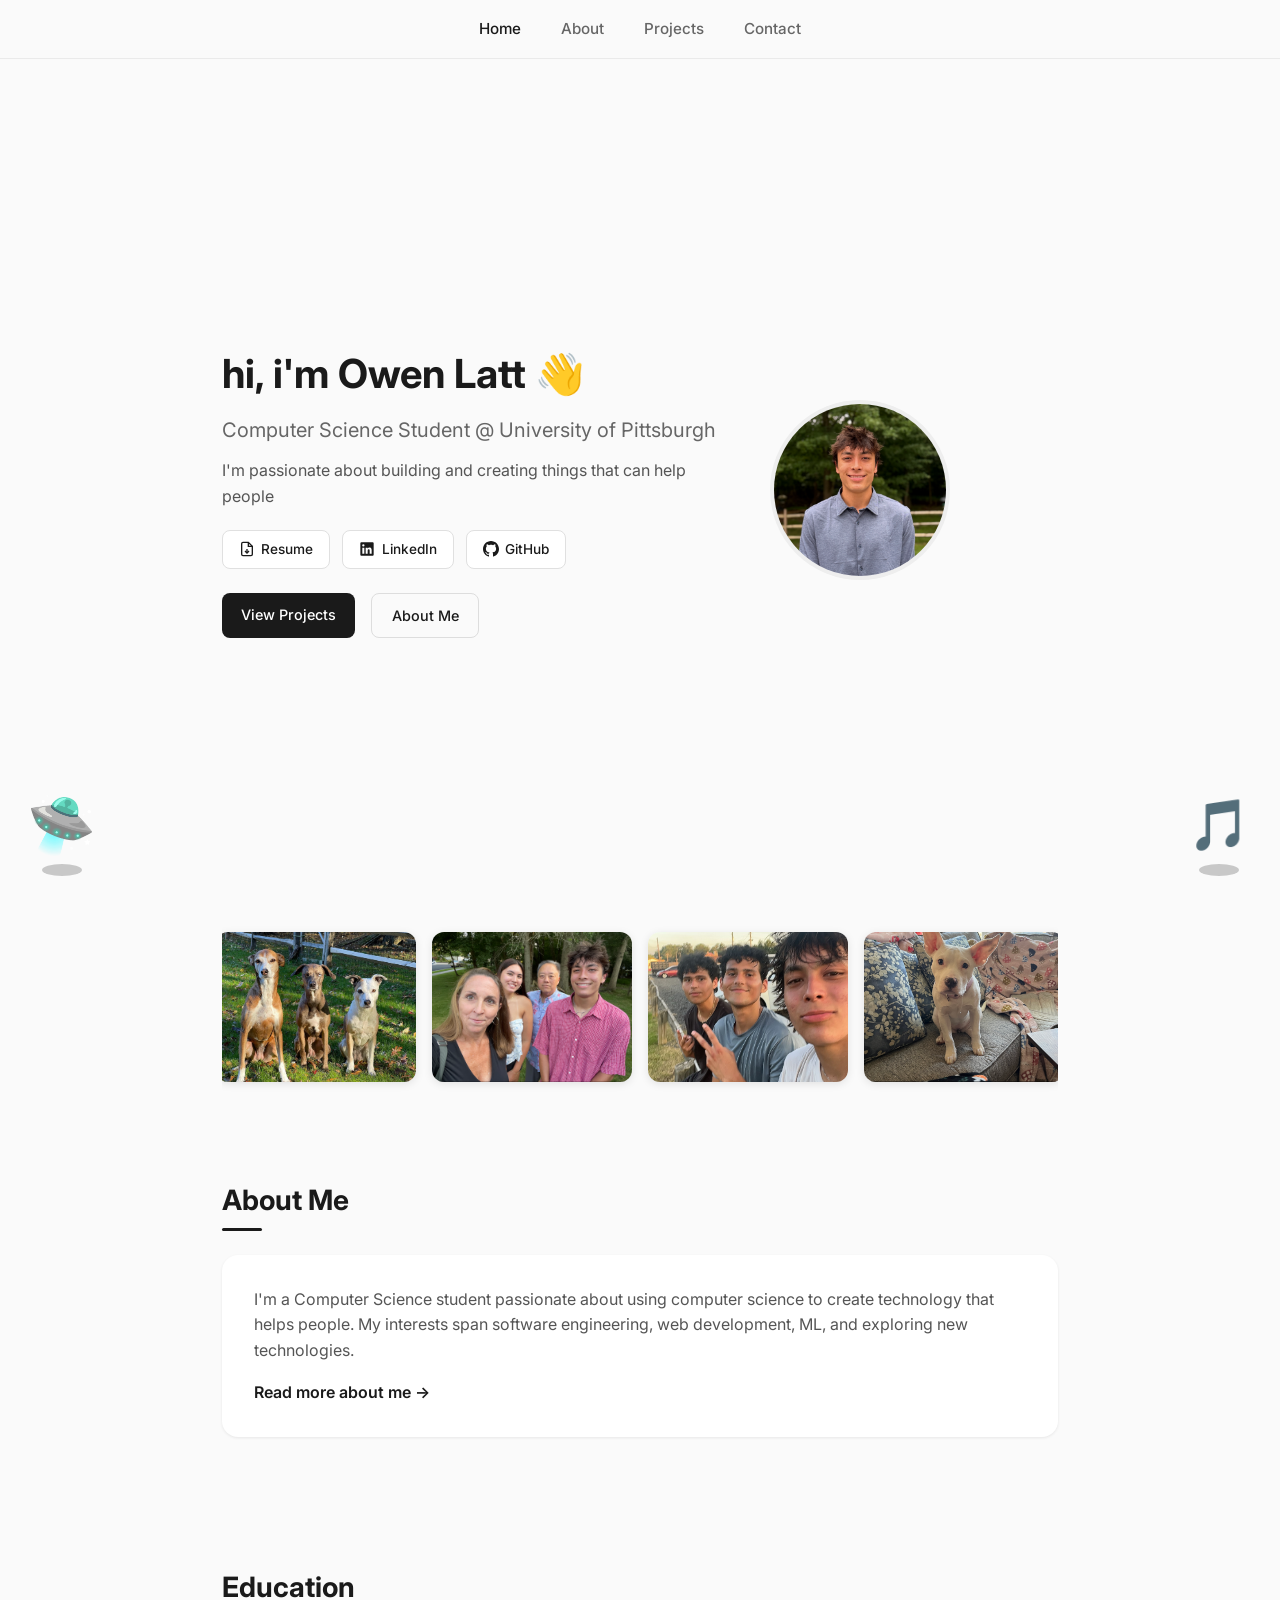
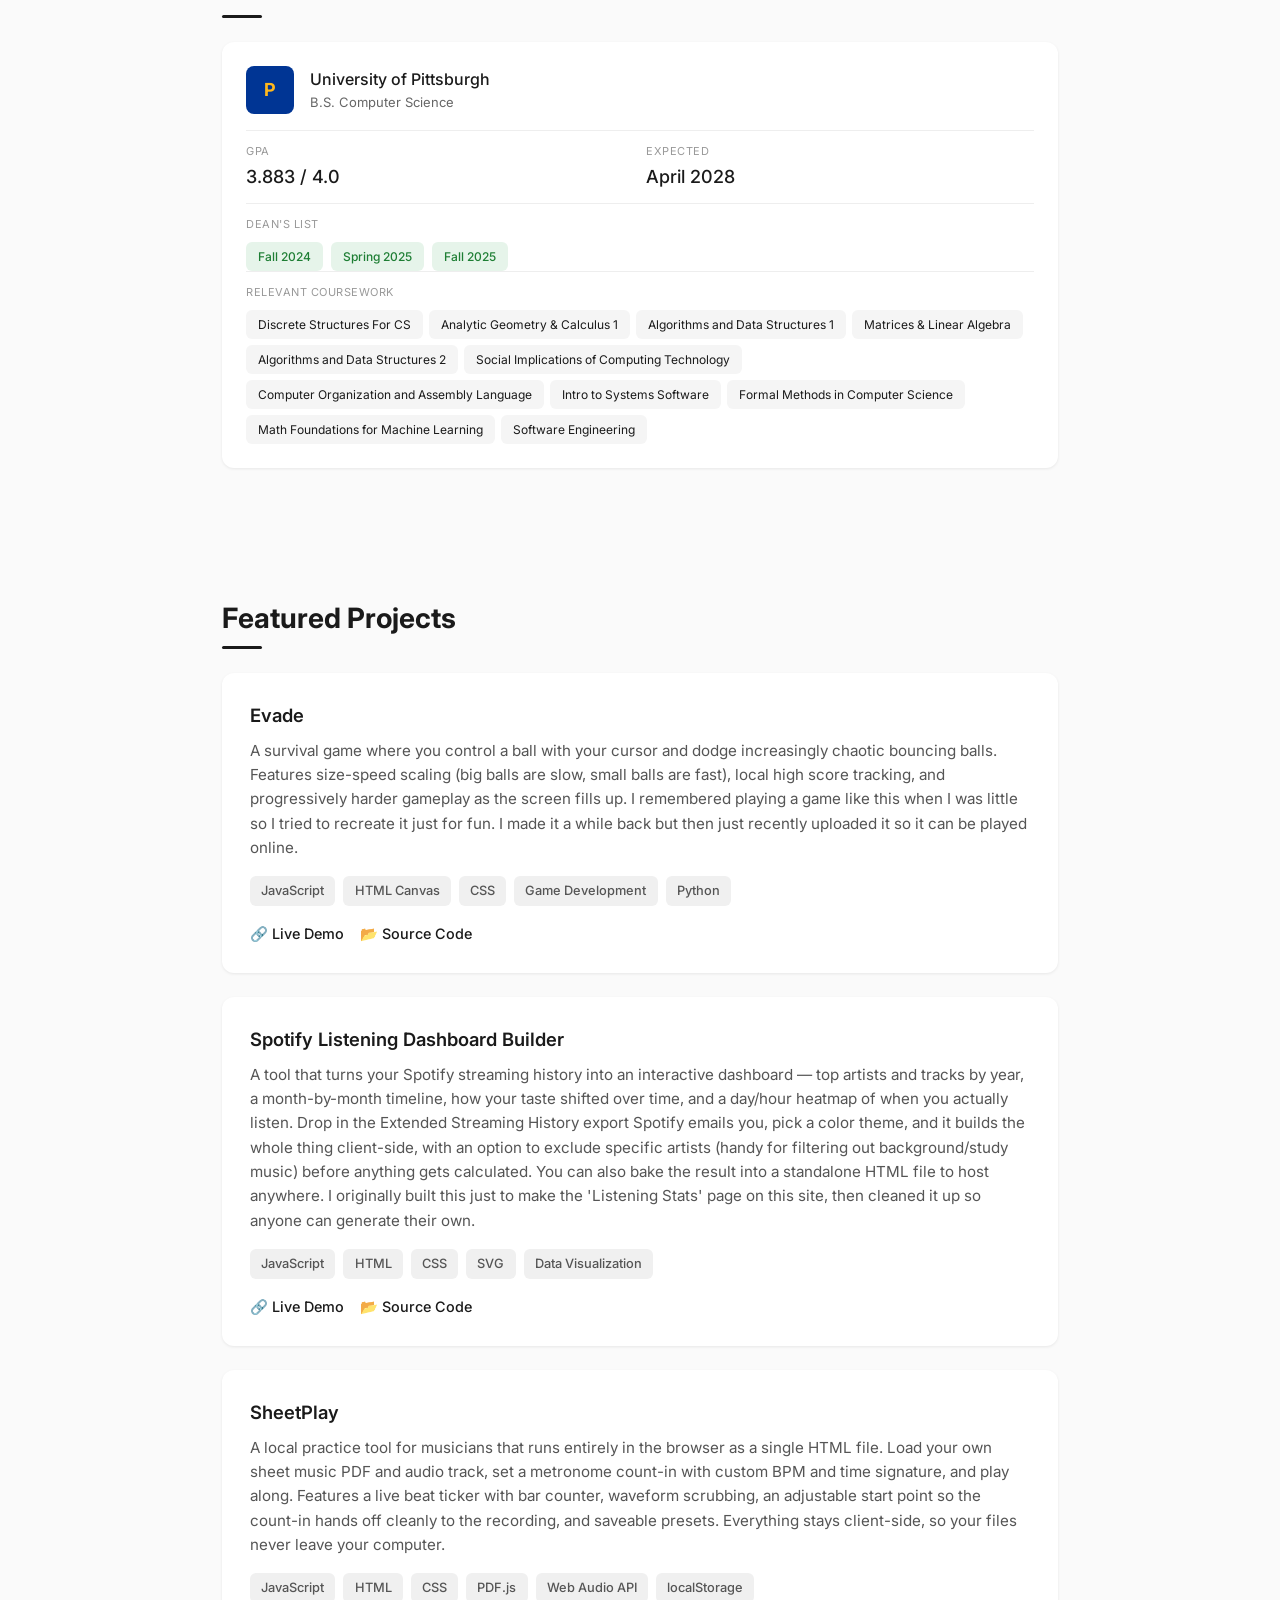
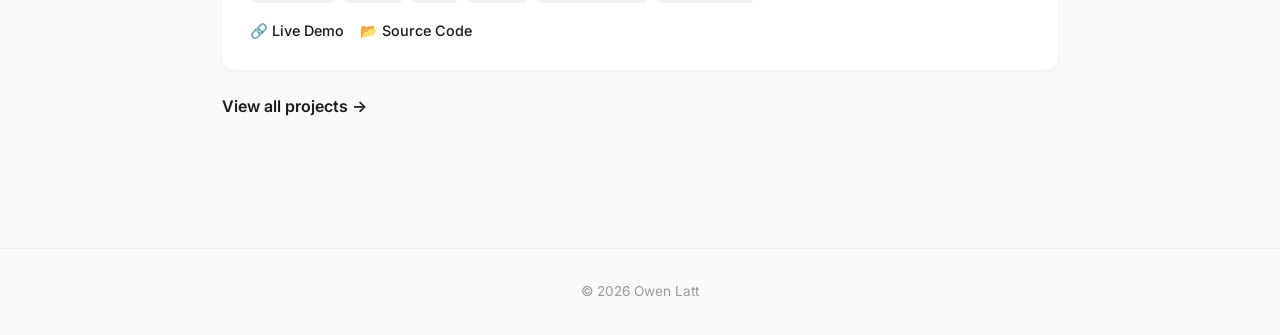
==== commit 6aad7686: "update fav movies and about" ====
--- a/index.html
+++ b/index.html
@@ -135,8 +135,8 @@
       <h2 class="section-title">About Me</h2>
       <div class="about-preview">
         <p>
-          I'm a Computer Science student passionate about creating elegant solutions to complex problems. 
-          My interests span software engineering, web development, and exploring new technologies.
+          I'm a Computer Science student passionate about using computer science to create technology that helps people. 
+          My interests span software engineering, web development, ML,  and exploring new technologies.
         </p>
         <a href="about.html" class="view-more">Read more about me →</a>
       </div>
@@ -178,15 +178,17 @@
         <div class="education-section">
           <p class="education-section-label">Relevant coursework</p>
           <div class="coursework-tags">
-            <span class="course-tag">Discrete Structures For CS</span>
+            <span class="course-tag">Discrete Structures For CS</span> <!-- In resume-->
             <span class="course-tag">Analytic Geometry & Calculus 1</span>
-            <span class="course-tag">Algorithms and Data Structures 1</span>
-            <span class="course-tag">Matrices & Linear Algebra</span>
-            <span class="course-tag">Algorithms and Data Structures 2</span>
+            <span class="course-tag">Algorithms and Data Structures 1</span> <!-- In resume-->
+            <span class="course-tag">Matrices & Linear Algebra</span> <!-- In resume-->
+            <span class="course-tag">Algorithms and Data Structures 2</span> <!-- In resume-->
             <span class="course-tag">Social Implications of Computing Technology</span>
-            <span class="course-tag">Computer Organization and Assembly Language</span>
-            <span class="course-tag">Intro to Systems Software</span>
-            <span class="course-tag">Formal Methods in Computer Science</span>
+            <span class="course-tag">Computer Organization and Assembly Language</span> <!-- In resume-->
+            <span class="course-tag">Intro to Systems Software</span> <!-- In resume-->
+            <span class="course-tag">Formal Methods in Computer Science</span> <!-- In resume-->
+            <span class="course-tag">Math Foundations for Machine Learning</span> <!-- In resume-->
+            <span class="course-tag">Software Engineering</span> <!-- In resume-->
           </div>
         </div>
       </div>
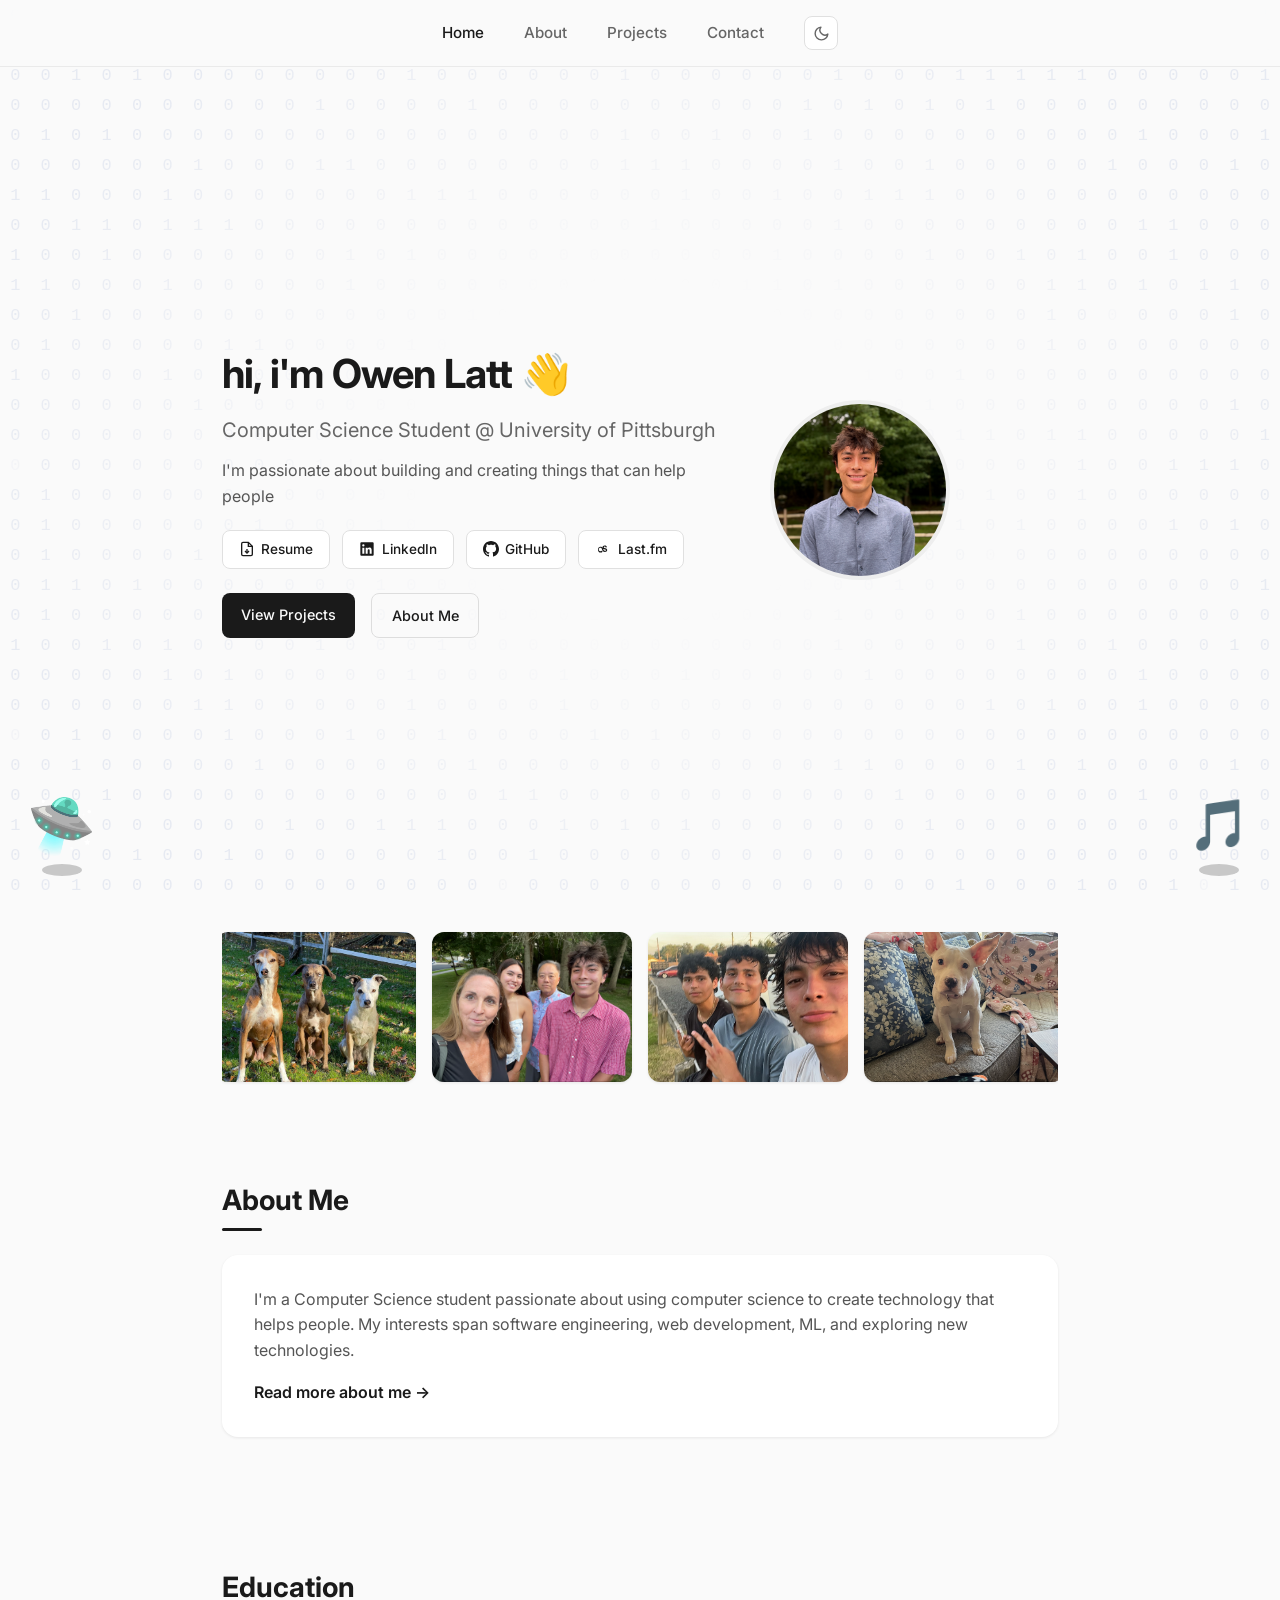
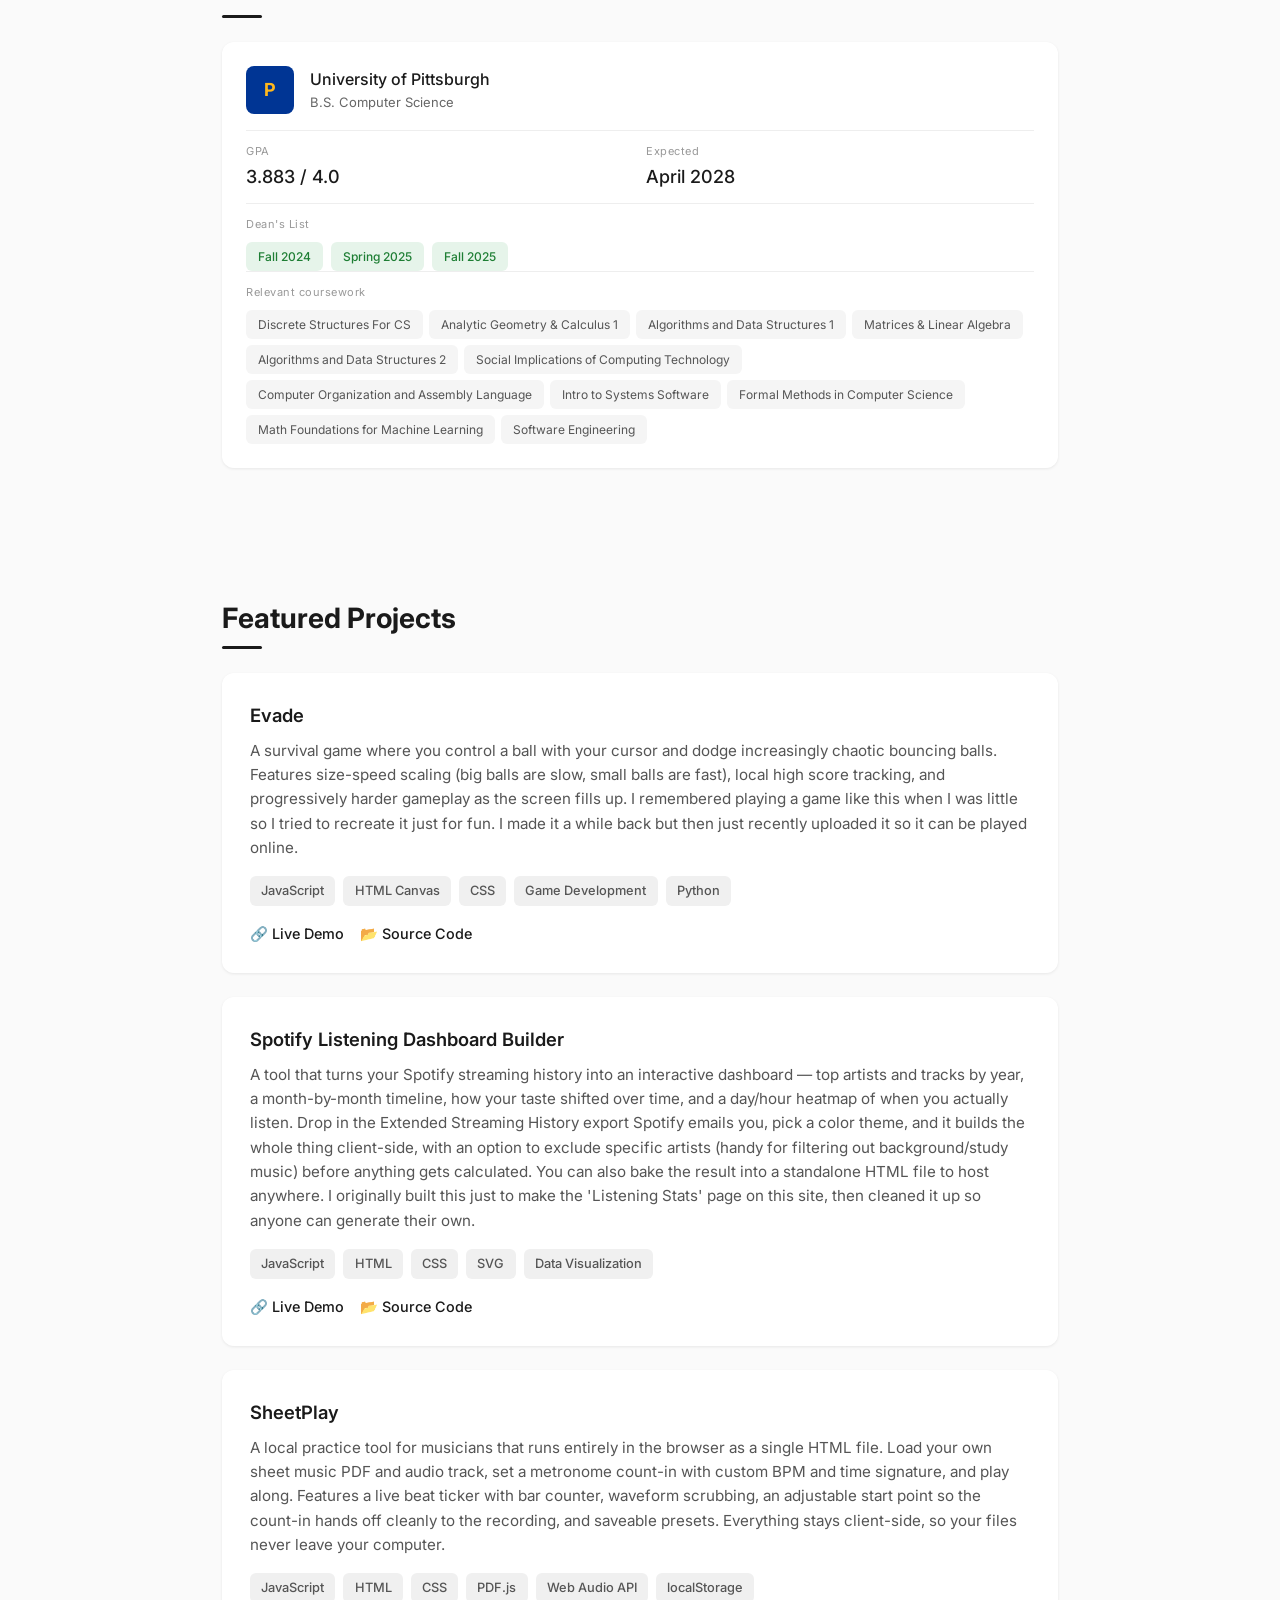
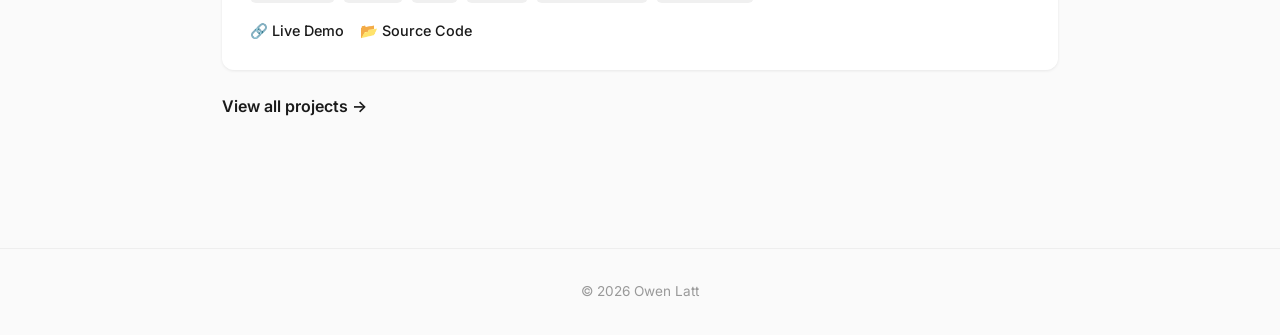
==== commit cb89914a: "Added bg and lastfm" ====
--- a/index.html
+++ b/index.html
@@ -1,57 +1,26 @@
 <!DOCTYPE html>
-<html lang="en">
+<html lang="en" data-theme="light">
 <head>
   <meta charset="UTF-8">
   <meta name="viewport" content="width=device-width, initial-scale=1.0">
   <title>Owen Latt | CS Student</title>
   <link rel="preconnect" href="https://fonts.googleapis.com">
+  <link rel="preconnect" href="https://fonts.gstatic.com" crossorigin>
   <link href="https://fonts.googleapis.com/css2?family=Inter:wght@400;500;600;700&display=swap" rel="stylesheet">
   <link rel="stylesheet" href="styles.css">
-  <style>
-    .photo-item {
-      position: relative;
-    }
-
-    .photo-caption {
-      position: absolute;
-      bottom: 0;
-      left: 0;
-      right: 0;
-      background: rgba(0, 0, 0, 0.72);
-      padding: 8px 12px;
-      transform: translateY(100%);
-      transition: transform 0.25s ease;
-      border-radius: 0 0 12px 12px;
-    }
-
-    .photo-item:hover .photo-caption {
-      transform: translateY(0);
-    }
-
-    .photo-caption span {
-      color: #fff;
-      font-size: 13px;
-      font-weight: 500;
-    }
-
-    .photo-caption .family-links {
-      display: flex;
-      gap: 10px;
-      margin-top: 4px;
-    }
-
-    .photo-caption .family-links a {
-      color: rgba(255, 255, 255, 0.75);
-      font-size: 12px;
-      text-decoration: none;
-      border-bottom: 1px solid rgba(255,255,255,0.35);
-      transition: color 0.15s;
-    }
-
-    .photo-caption .family-links a:hover {
-      color: #fff;
-    }
-  </style>
+  <script>
+    /* Set the theme before first paint so there's no white flash on a
+       dark-mode reload. Must stay inline and stay here in <head>. */
+    (function () {
+      try {
+        var saved = localStorage.getItem('theme');
+        var prefersDark = window.matchMedia('(prefers-color-scheme: dark)').matches;
+        document.documentElement.setAttribute('data-theme', saved || (prefersDark ? 'dark' : 'light'));
+      } catch (e) {
+        document.documentElement.setAttribute('data-theme', 'light');
+      }
+    })();
+  </script>
 </head>
 <body>
   <nav>
@@ -60,8 +29,25 @@
       <li><a href="about.html">About</a></li>
       <li><a href="projects.html">Projects</a></li>
       <li><a href="contact.html">Contact</a></li>
+      <li>
+        <button class="theme-toggle" id="themeToggle" type="button"
+                aria-label="Switch between light and dark theme">
+          <svg class="icon-moon" viewBox="0 0 24 24" fill="none" stroke="currentColor"
+               stroke-width="2" stroke-linecap="round" stroke-linejoin="round" aria-hidden="true">
+            <path d="M21 12.79A9 9 0 1 1 11.21 3 7 7 0 0 0 21 12.79z"/>
+          </svg>
+          <svg class="icon-sun" viewBox="0 0 24 24" fill="none" stroke="currentColor"
+               stroke-width="2" stroke-linecap="round" stroke-linejoin="round" aria-hidden="true">
+            <circle cx="12" cy="12" r="4"/>
+            <path d="M12 2v2M12 20v2M4.93 4.93l1.41 1.41M17.66 17.66l1.41 1.41M2 12h2M20 12h2M6.34 17.66l-1.41 1.41M19.07 4.93l-1.41 1.41"/>
+          </svg>
+        </button>
+      </li>
     </ul>
   </nav>
+
+  <!-- Interactive 0/1 background. Sits behind the hero, full page width. -->
+  <div class="bit-field" id="bitField" aria-hidden="true"></div>
 
   <div class="container">
     <div class="hero">
@@ -72,20 +58,28 @@
           <p class="bio">
             I'm passionate about building and creating things that can help people
           </p>
-          
+
           <div class="quick-links">
             <a href="assets/Owen_Resume_Final.pdf" class="quick-link" title="Download Resume">
               <svg viewBox="0 0 24 24" fill="none" stroke="currentColor" stroke-width="2"><path d="M14 2H6a2 2 0 0 0-2 2v16a2 2 0 0 0 2 2h12a2 2 0 0 0 2-2V8z"/><polyline points="14 2 14 8 20 8"/><line x1="12" y1="18" x2="12" y2="12"/><polyline points="9 15 12 18 15 15"/></svg>
               Resume
             </a>
-            <a href="https://www.linkedin.com/in/owenlatt/" class="quick-link" target="_blank" title="LinkedIn">
+            <a href="https://www.linkedin.com/in/owenlatt/" class="quick-link" target="_blank" rel="noopener" title="LinkedIn">
               <svg viewBox="0 0 24 24" fill="currentColor"><path d="M20.5 2h-17A1.5 1.5 0 002 3.5v17A1.5 1.5 0 003.5 22h17a1.5 1.5 0 001.5-1.5v-17A1.5 1.5 0 0020.5 2zM8 19H5v-9h3zM6.5 8.25A1.75 1.75 0 118.3 6.5a1.78 1.78 0 01-1.8 1.75zM19 19h-3v-4.74c0-1.42-.6-1.93-1.38-1.93A1.74 1.74 0 0013 14.19a.66.66 0 000 .14V19h-3v-9h2.9v1.3a3.11 3.11 0 012.7-1.4c1.55 0 3.36.86 3.36 3.66z"/></svg>
               LinkedIn
             </a>
-            <a href="https://github.com/owenlatt9" class="quick-link" target="_blank" title="GitHub">
+            <a href="https://github.com/owenlatt9" class="quick-link" target="_blank" rel="noopener" title="GitHub">
               <svg viewBox="0 0 24 24" fill="currentColor"><path d="M12 0c-6.626 0-12 5.373-12 12 0 5.302 3.438 9.8 8.207 11.387.599.111.793-.261.793-.577v-2.234c-3.338.726-4.033-1.416-4.033-1.416-.546-1.387-1.333-1.756-1.333-1.756-1.089-.745.083-.729.083-.729 1.205.084 1.839 1.237 1.839 1.237 1.07 1.834 2.807 1.304 3.492.997.107-.775.418-1.305.762-1.604-2.665-.305-5.467-1.334-5.467-5.931 0-1.311.469-2.381 1.236-3.221-.124-.303-.535-1.524.117-3.176 0 0 1.008-.322 3.301 1.23.957-.266 1.983-.399 3.003-.404 1.02.005 2.047.138 3.006.404 2.291-1.552 3.297-1.23 3.297-1.23.653 1.653.242 2.874.118 3.176.77.84 1.235 1.911 1.235 3.221 0 4.609-2.807 5.624-5.479 5.921.43.372.823 1.102.823 2.222v3.293c0 .319.192.694.801.576 4.765-1.589 8.199-6.086 8.199-11.386 0-6.627-5.373-12-12-12z"/></svg>
               GitHub
             </a>
+            <a href="https://www.last.fm/user/OwenLatt" class="quick-link" target="_blank" rel="noopener" title="Last.fm">
+              <svg viewBox="0 0 24 24" fill="currentColor"><path d="M8.1 15.4c-1.5 0-2.4-.9-2.4-2.6 0-1.6.9-2.5 2.3-2.5 1.1 0 1.8.5 2.3 1.7l.7 1.9c.6 1.7 1.8 2.6 3.7 2.6 2.3 0 3.6-1.2 3.6-3 0-1.5-.8-2.3-2.6-2.8l-1.3-.3c-.9-.2-1.2-.5-1.2-1 0-.6.5-1 1.3-1 .9 0 1.4.4 1.5 1.2l1.9-.3c-.2-1.6-1.4-2.5-3.3-2.5-2 0-3.3 1.1-3.3 2.8 0 1.4.8 2.3 2.5 2.7l1.4.3c1 .2 1.3.6 1.3 1.1 0 .7-.6 1.1-1.6 1.1-1.1 0-1.8-.5-2.2-1.6l-.7-1.9c-.7-1.8-1.9-2.7-3.8-2.7C6.1 8.6 4.5 10.3 4.5 13s1.5 4.3 3.9 4.3c1.3 0 2.3-.4 3-1.3l-1-1.3c-.6.5-1.3.7-2.3.7z"/></svg>
+              Last.fm
+            </a>
+          </div>
+
+          <div class="np-wrap">
+            <div id="nowPlaying" hidden></div>
           </div>
 
           <div class="hero-cta">
@@ -93,7 +87,7 @@
             <a href="about.html" class="btn-secondary">About Me</a>
           </div>
         </div>
-        <img src="assets/profile4.JPEG" alt="Profile" class="profile-img">
+        <img src="assets/profile4.JPEG" alt="Owen Latt" class="profile-img">
       </div>
     </div>
 
@@ -101,7 +95,7 @@
     <div class="photo-strip">
       <div class="photo-strip-container">
         <div class="photo-item">
-          <img src="assets/dogs2.jpg" alt="Charlie, Mochi, Winnie">
+          <img src="assets/dogs2.jpg" alt="Charlie, Mochi and Winnie">
           <div class="photo-caption">
             <span>Charlie, Mochi, Winnie (rip) 🐾</span>
           </div>
@@ -111,13 +105,13 @@
           <div class="photo-caption">
             <span>My family</span>
             <div class="family-links">
-              <a href="https://www.linkedin.com/in/aunglatt/" target="_blank">Dad →</a>
-              <a href="https://www.linkedin.com/in/laurellatt/" target="_blank">Sister →</a>
+              <a href="https://www.linkedin.com/in/aunglatt/" target="_blank" rel="noopener">Dad →</a>
+              <a href="https://www.linkedin.com/in/laurellatt/" target="_blank" rel="noopener">Sister →</a>
             </div>
           </div>
         </div>
         <div class="photo-item">
-          <img src="assets/friends.jpg" alt="My boys">
+          <img src="assets/friends.jpg" alt="Rhennan and Rhauan">
           <div class="photo-caption">
             <span>My boys 🇧🇷 (Rhennan, Rhauan)</span>
           </div>
@@ -135,8 +129,8 @@
       <h2 class="section-title">About Me</h2>
       <div class="about-preview">
         <p>
-          I'm a Computer Science student passionate about using computer science to create technology that helps people. 
-          My interests span software engineering, web development, ML,  and exploring new technologies.
+          I'm a Computer Science student passionate about using computer science to create technology that helps people.
+          My interests span software engineering, web development, ML, and exploring new technologies.
         </p>
         <a href="about.html" class="view-more">Read more about me →</a>
       </div>
@@ -154,7 +148,7 @@
             <p class="education-degree">B.S. Computer Science</p>
           </div>
         </div>
-        
+
         <div class="education-stats">
           <div>
             <p class="stat-label">GPA</p>
@@ -165,7 +159,7 @@
             <p class="stat-value">April 2028</p>
           </div>
         </div>
-        
+
         <div class="education-section">
           <p class="education-section-label">Dean's List</p>
           <div class="deans-list-tags">
@@ -174,21 +168,21 @@
             <span class="deans-tag">Fall 2025</span>
           </div>
         </div>
-        
+
         <div class="education-section">
           <p class="education-section-label">Relevant coursework</p>
           <div class="coursework-tags">
-            <span class="course-tag">Discrete Structures For CS</span> <!-- In resume-->
-            <span class="course-tag">Analytic Geometry & Calculus 1</span>
-            <span class="course-tag">Algorithms and Data Structures 1</span> <!-- In resume-->
-            <span class="course-tag">Matrices & Linear Algebra</span> <!-- In resume-->
-            <span class="course-tag">Algorithms and Data Structures 2</span> <!-- In resume-->
+            <span class="course-tag">Discrete Structures For CS</span>
+            <span class="course-tag">Analytic Geometry &amp; Calculus 1</span>
+            <span class="course-tag">Algorithms and Data Structures 1</span>
+            <span class="course-tag">Matrices &amp; Linear Algebra</span>
+            <span class="course-tag">Algorithms and Data Structures 2</span>
             <span class="course-tag">Social Implications of Computing Technology</span>
-            <span class="course-tag">Computer Organization and Assembly Language</span> <!-- In resume-->
-            <span class="course-tag">Intro to Systems Software</span> <!-- In resume-->
-            <span class="course-tag">Formal Methods in Computer Science</span> <!-- In resume-->
-            <span class="course-tag">Math Foundations for Machine Learning</span> <!-- In resume-->
-            <span class="course-tag">Software Engineering</span> <!-- In resume-->
+            <span class="course-tag">Computer Organization and Assembly Language</span>
+            <span class="course-tag">Intro to Systems Software</span>
+            <span class="course-tag">Formal Methods in Computer Science</span>
+            <span class="course-tag">Math Foundations for Machine Learning</span>
+            <span class="course-tag">Software Engineering</span>
           </div>
         </div>
       </div>
@@ -209,16 +203,20 @@
 
   <!-- Floating Game Icon -->
   <div class="game-trigger-container">
-    <a href="game.html" target="_blank" class="game-trigger">🛸</a>
+    <a href="game.html" target="_blank" rel="noopener" class="game-trigger" aria-label="Play Evade">🛸</a>
     <div class="game-trigger-shadow"></div>
   </div>
+
   <!-- Floating Music Icon -->
   <div class="music-trigger-container">
     <span class="music-trigger-tooltip">See my listening stats &rarr;</span>
-    <a href="listening.html" target="_blank" class="music-trigger">🎵</a>
+    <a href="listening.html" target="_blank" rel="noopener" class="music-trigger" aria-label="Listening stats">🎵</a>
     <div class="music-trigger-shadow"></div>
   </div>
 
+  <script src="theme.js" defer></script>
+  <script src="bitfield.js" defer></script>
+  <script src="nowplaying.js" defer></script>
   <script src="projects.js"></script>
   <script>
     renderProjects('featured-projects', true);
--- a/styles.css
+++ b/styles.css
@@ -1,17 +1,181 @@
+/* ============================================================
+   THEME TOKENS
+   Every color on the site resolves from here. Nothing below
+   this block should contain a raw hex value.
+   ============================================================ */
+:root {
+  /* text */
+  --ink:          #1a1a1a;   /* headings, primary text */
+  --ink-body:     #555555;   /* paragraph body */
+  --ink-soft:     #666666;   /* secondary / taglines */
+  --ink-faint:    #999999;   /* labels, footer */
+
+  /* surfaces */
+  --paper:        #fafafa;   /* page background */
+  --panel:        #ffffff;   /* cards */
+  --chip:         #f0f0f0;   /* tags */
+  --chip-soft:    #f5f5f5;
+  --embed-bg:     #f8f9fa;
+
+  /* lines */
+  --line:         #eaeaea;
+  --line-soft:    #eeeeee;
+  --line-strong:  #e0e0e0;
+  --line-btn:     #dddddd;
+
+  /* brand */
+  --pitt-blue:    #003594;
+  --pitt-gold:    #ffb81c;
+  --accent:       #003594;
+
+  /* accents used by cards */
+  --badge-bg:     #e6f4ea;
+  --badge-ink:    #1e7e34;
+  --tint-a:       #f0f4ff;
+  --tint-b:       #fdf0f7;
+  --rule-indigo:  #6366f1;
+  --rule-magenta: #ff00ff;
+
+  /* shadows */
+  --shadow-sm:    0 1px 3px rgba(0,0,0,0.08);
+  --shadow-md:    0 4px 12px rgba(0,0,0,0.10);
+  --shadow-lg:    0 8px 20px rgba(0,0,0,0.15);
+
+  /* bit field */
+  --bit-rgb:      0, 53, 148;
+  --bit-off:      rgba(0, 53, 148, 0.08);
+  --bit-lit:      rgba(0, 53, 148, 0.16);
+  --bit-settle:   1400ms;
+
+  /* the clear zone the field fades out behind */
+  --mask-w:       68%;
+  --mask-h:       72%;
+  --mask-x:       50%;
+  --mask-y:       50%;
+
+  /* now playing */
+  --live:         #19a974;
+
+  /* layout */
+  --nav-h:        64px;
+  --radius:       12px;
+  --radius-lg:    16px;
+
+  color-scheme: light;
+}
+
+[data-theme="dark"] {
+  --ink:          #e8ecf4;
+  --ink-body:     #b8c2d2;
+  --ink-soft:     #9aa6ba;
+  --ink-faint:    #76829a;
+
+  --paper:        #0d1117;
+  --panel:        #161b22;
+  --chip:         #1f2733;
+  --chip-soft:    #1b222c;
+  --embed-bg:     #12171f;
+
+  --line:         #222b38;
+  --line-soft:    #1e2630;
+  --line-strong:  #2b3542;
+  --line-btn:     #313c4c;
+
+  --accent:       #64b4ff;
+
+  --badge-bg:     #15321f;
+  --badge-ink:    #6fd08c;
+  --tint-a:       #161d2e;
+  --tint-b:       #241a26;
+  --rule-indigo:  #8b8cf7;
+  --rule-magenta: #ff6bff;
+
+  --shadow-sm:    0 1px 3px rgba(0,0,0,0.5);
+  --shadow-md:    0 4px 12px rgba(0,0,0,0.55);
+  --shadow-lg:    0 8px 24px rgba(0,0,0,0.65);
+
+  --bit-rgb:      150, 200, 255;
+  --bit-off:      rgba(150, 200, 255, 0.08);
+  --bit-lit:      rgba(150, 200, 255, 0.16);
+
+  --live:         #3ddc97;
+
+  color-scheme: dark;
+}
+
 /* ===== BASE STYLES ===== */
 * { margin: 0; padding: 0; box-sizing: border-box; }
 
+html {
+  background: var(--paper);
+  overscroll-behavior-y: none;
+}
+
 body {
   font-family: 'Inter', -apple-system, BlinkMacSystemFont, sans-serif;
-  background: #fafafa;
-  color: #1a1a1a;
+  background: var(--paper);
+  color: var(--ink);
   line-height: 1.6;
+  transition: background-color 0.25s ease, color 0.25s ease;
 }
 
 .container {
   max-width: 900px;
   margin: 0 auto;
   padding: 0 2rem;
+  position: relative;   /* sits above the bit field */
+  z-index: 1;
+}
+
+/* ===== BIT FIELD BACKGROUND ===== */
+.bit-field {
+  position: fixed;
+  top: 0;
+  left: 0;
+  width: 100%;
+  height: 100%;
+  z-index: 0;
+  pointer-events: none;
+  overflow: hidden;
+  display: grid;
+  font-family: ui-monospace, 'SF Mono', Menlo, Consolas, monospace;
+  line-height: 1;
+  user-select: none;
+  -webkit-user-select: none;
+
+  /* the field fades out behind the hero content, so no card is needed */
+  -webkit-mask-image: radial-gradient(
+    ellipse var(--mask-w) var(--mask-h) at var(--mask-x) var(--mask-y),
+    transparent 25%, #000 78%);
+  mask-image: radial-gradient(
+    ellipse var(--mask-w) var(--mask-h) at var(--mask-x) var(--mask-y),
+    transparent 25%, #000 78%);
+}
+
+.bit-field b {
+  display: grid;
+  place-items: center;
+  font-weight: 400;
+  color: var(--bit-off);
+  transition: color var(--bit-settle) ease, opacity var(--bit-settle) ease;
+}
+
+/* cursor flip: snaps on, drifts home */
+.bit-field b.is-lit {
+  color: var(--bit-lit);
+  transition: color 90ms ease, opacity 90ms ease;
+}
+
+/* ambient self-flip: gentler still */
+.bit-field b.is-ambient {
+  opacity: 0.4;
+  transition: color 450ms ease, opacity 450ms ease;
+}
+
+/* only this style moves */
+.bit-field b.is-pop {
+  transform: scale(1.3);
+  transition: color 60ms ease, transform 60ms ease;
 }
 
 /* ===== NAVIGATION ===== */
@@ -19,9 +183,10 @@
   position: fixed;
   top: 0;
   width: 100%;
-  background: rgba(250, 250, 250, 0.9);
+  background: color-mix(in srgb, var(--paper) 90%, transparent);
   backdrop-filter: blur(10px);
-  border-bottom: 1px solid #eaeaea;
+  -webkit-backdrop-filter: blur(10px);
+  border-bottom: 1px solid var(--line);
   z-index: 100;
   padding: 1rem 2rem;
 }
@@ -31,21 +196,42 @@
   margin: 0 auto;
   display: flex;
   justify-content: center;
+  align-items: center;
   gap: 2.5rem;
   list-style: none;
 }
 
 nav a {
   text-decoration: none;
-  color: #666;
+  color: var(--ink-soft);
   font-size: 0.95rem;
   font-weight: 500;
   transition: color 0.2s;
 }
 
-nav a:hover, nav a.active {
-  color: #1a1a1a;
-}
+nav a:hover, nav a.active { color: var(--ink); }
+
+/* theme toggle lives in the nav */
+.theme-toggle {
+  margin-left: auto;
+  display: inline-flex;
+  align-items: center;
+  justify-content: center;
+  width: 34px;
+  height: 34px;
+  padding: 0;
+  border: 1px solid var(--line-strong);
+  border-radius: 8px;
+  background: var(--panel);
+  color: var(--ink-soft);
+  cursor: pointer;
+  transition: color 0.2s, border-color 0.2s, transform 0.2s;
+}
+.theme-toggle:hover { color: var(--ink); border-color: var(--ink-soft); transform: translateY(-1px); }
+.theme-toggle svg { width: 17px; height: 17px; }
+.theme-toggle .icon-sun { display: none; }
+[data-theme="dark"] .theme-toggle .icon-sun  { display: block; }
+[data-theme="dark"] .theme-toggle .icon-moon { display: none; }
 
 /* ===== HERO SECTION ===== */
 .hero {
@@ -66,6 +252,7 @@
   font-size: 2.5rem;
   font-weight: 700;
   margin-bottom: 0.5rem;
+  letter-spacing: -0.02em;
 }
 
 .wave {
@@ -83,12 +270,12 @@
 
 .tagline {
   font-size: 1.25rem;
-  color: #666;
+  color: var(--ink-soft);
   margin-bottom: 0.75rem;
 }
 
 .bio {
-  color: #555;
+  color: var(--ink-body);
   margin-bottom: 1.25rem;
   max-width: 500px;
 }
@@ -98,7 +285,7 @@
   height: 180px;
   border-radius: 50%;
   object-fit: cover;
-  border: 4px solid #eee;
+  border: 4px solid var(--line-soft);
 }
 
 /* ===== QUICK LINKS ===== */
@@ -106,6 +293,7 @@
   display: flex;
   gap: 0.75rem;
   margin-bottom: 1.5rem;
+  flex-wrap: wrap;
 }
 
 .quick-link {
@@ -113,32 +301,27 @@
   align-items: center;
   gap: 0.4rem;
   padding: 0.5rem 1rem;
-  background: white;
-  border: 1.5px solid #e0e0e0;
+  background: var(--panel);
+  border: 1.5px solid var(--line-strong);
   border-radius: 8px;
   text-decoration: none;
-  color: #1a1a1a;
+  color: var(--ink);
   font-size: 0.85rem;
   font-weight: 500;
-  transition: all 0.2s;
-}
-
-.quick-link:hover {
-  border-color: #1a1a1a;
+  transition: border-color 0.2s, transform 0.2s, box-shadow 0.2s;
+}
+
+.quick-link:hover,
+.quick-link:focus-visible {
+  border-color: var(--ink);
   transform: translateY(-2px);
-  box-shadow: 0 2px 8px rgba(0,0,0,0.08);
-}
-
-.quick-link svg {
-  width: 16px;
-  height: 16px;
-}
+  box-shadow: var(--shadow-sm);
+}
+
+.quick-link svg { width: 16px; height: 16px; }
 
 /* ===== BUTTONS ===== */
-.hero-cta {
-  display: flex;
-  gap: 1rem;
-}
+.hero-cta { display: flex; gap: 1rem; flex-wrap: wrap; }
 
 .hero-cta a, .btn {
   padding: 0.6rem 1.2rem;
@@ -146,13 +329,13 @@
   text-decoration: none;
   font-weight: 500;
   font-size: 0.9rem;
-  transition: all 0.2s;
-}
-
-.btn-primary { background: #1a1a1a; color: white; }
-.btn-primary:hover { background: #333; }
-.btn-secondary { border: 1.5px solid #ddd; color: #1a1a1a; }
-.btn-secondary:hover { border-color: #1a1a1a; }
+  transition: background-color 0.2s, border-color 0.2s, color 0.2s;
+}
+
+.btn-primary { background: var(--ink); color: var(--paper); }
+.btn-primary:hover { background: var(--ink-soft); }
+.btn-secondary { border: 1.5px solid var(--line-btn); color: var(--ink); }
+.btn-secondary:hover { border-color: var(--ink); }
 
 /* ===== SECTIONS ===== */
 .section { padding: 4rem 0; }
@@ -172,41 +355,27 @@
   left: 0;
   width: 40px;
   height: 3px;
-  background: #1a1a1a;
+  background: var(--ink);
   border-radius: 2px;
 }
 
-/* ===== PAGE HEADER (for subpages) ===== */
-.page-header {
-  padding-top: 120px;
-  padding-bottom: 2rem;
-}
-
-.page-header h1 {
-  font-size: 2rem;
-  font-weight: 700;
-}
-
-.page-header p {
-  color: #666;
-  margin-top: 0.5rem;
-}
-
-/* ===== ABOUT STYLES ===== */
+/* ===== PAGE HEADER (subpages) ===== */
+.page-header { padding-top: 120px; padding-bottom: 2rem; }
+.page-header h1 { font-size: 2rem; font-weight: 700; }
+.page-header p { color: var(--ink-soft); margin-top: 0.5rem; }
+
+/* ===== ABOUT ===== */
 .about-preview {
-  background: white;
-  border-radius: 16px;
+  background: var(--panel);
+  border-radius: var(--radius-lg);
   padding: 2rem;
-  box-shadow: 0 1px 3px rgba(0,0,0,0.08);
-}
-
-.about-preview p {
-  color: #555;
-  margin-bottom: 1rem;
-}
+  box-shadow: var(--shadow-sm);
+}
+
+.about-preview p { color: var(--ink-body); margin-bottom: 1rem; }
 
 .view-more {
-  color: #1a1a1a;
+  color: var(--ink);
   font-weight: 600;
   text-decoration: none;
   display: inline-flex;
@@ -224,88 +393,62 @@
 }
 
 .about-card {
-  background: white;
+  background: var(--panel);
   padding: 1.75rem;
-  border-radius: 12px;
-  box-shadow: 0 1px 3px rgba(0,0,0,0.08);
-}
-
-.about-card h3 {
-  font-size: 1.1rem;
-  font-weight: 600;
-  margin-bottom: 0.75rem;
-}
-
-.about-card p { color: #555; }
-
-.about-card.full-width {
-  grid-column: 1 / -1;
-}
+  border-radius: var(--radius);
+  box-shadow: var(--shadow-sm);
+}
+
+.about-card h3 { font-size: 1.1rem; font-weight: 600; margin-bottom: 0.75rem; }
+.about-card p { color: var(--ink-body); }
+.about-card.full-width { grid-column: 1 / -1; }
 
 .diversity-card {
-  background: linear-gradient(135deg, #f0f4ff 0%, #fdf0f7 100%);
-  border-left: 4px solid #6366f1;
+  background: linear-gradient(135deg, var(--tint-a) 0%, var(--tint-b) 100%);
+  border-left: 4px solid var(--rule-indigo);
+  border-radius: 0 var(--radius) var(--radius) 0;
 }
 
 .aboutme-card {
-  background: linear-gradient(135deg, #f0f4ff 0%, #fdf0f7 100%);
-  border-left: 4px solid #ff00ff;
-}
-
-/* ===== PROJECT STYLES ===== */
-.projects-grid {
-  display: grid;
-  gap: 1.5rem;
-}
+  background: linear-gradient(135deg, var(--tint-a) 0%, var(--tint-b) 100%);
+  border-left: 4px solid var(--rule-magenta);
+  border-radius: 0 var(--radius) var(--radius) 0;
+}
+
+/* ===== PROJECTS ===== */
+.projects-grid { display: grid; gap: 1.5rem; }
 
 .project-card {
-  background: white;
-  border-radius: 12px;
+  background: var(--panel);
+  border-radius: var(--radius);
   padding: 1.75rem;
-  box-shadow: 0 1px 3px rgba(0,0,0,0.08);
+  box-shadow: var(--shadow-sm);
   transition: transform 0.2s, box-shadow 0.2s;
 }
 
 .project-card:hover {
   transform: translateY(-2px);
-  box-shadow: 0 4px 12px rgba(0,0,0,0.1);
-}
-
-.project-card h3 {
-  font-size: 1.15rem;
-  font-weight: 600;
-  margin-bottom: 0.5rem;
-}
-
-.project-card p {
-  color: #555;
-  font-size: 0.95rem;
-  margin-bottom: 1rem;
-}
-
-.project-tags {
-  display: flex;
-  flex-wrap: wrap;
-  gap: 0.5rem;
-  margin-bottom: 1rem;
-}
+  box-shadow: var(--shadow-md);
+}
+
+.project-card h3 { font-size: 1.15rem; font-weight: 600; margin-bottom: 0.5rem; }
+.project-card p { color: var(--ink-body); font-size: 0.95rem; margin-bottom: 1rem; }
+
+.project-tags { display: flex; flex-wrap: wrap; gap: 0.5rem; margin-bottom: 1rem; }
 
 .tag {
-  background: #f0f0f0;
-  color: #555;
+  background: var(--chip);
+  color: var(--ink-body);
   padding: 0.3rem 0.7rem;
   border-radius: 6px;
   font-size: 0.8rem;
   font-weight: 500;
 }
 
-.project-links {
-  display: flex;
-  gap: 1rem;
-}
+.project-links { display: flex; gap: 1rem; }
 
 .project-links a {
-  color: #1a1a1a;
+  color: var(--ink);
   text-decoration: none;
   font-size: 0.9rem;
   font-weight: 500;
@@ -313,16 +456,9 @@
 
 .project-links a:hover { text-decoration: underline; }
 
-/* ===== CONTACT STYLES ===== */
-.contact-intro {
-  max-width: 600px;
-  margin-bottom: 3rem;
-}
-
-.contact-intro p {
-  color: #555;
-  font-size: 1.1rem;
-}
+/* ===== CONTACT ===== */
+.contact-intro { max-width: 600px; margin-bottom: 3rem; }
+.contact-intro p { color: var(--ink-body); font-size: 1.1rem; }
 
 .contact-methods {
   display: grid;
@@ -331,49 +467,27 @@
 }
 
 .contact-card {
-  background: white;
+  background: var(--panel);
   padding: 2rem;
-  border-radius: 12px;
-  box-shadow: 0 1px 3px rgba(0,0,0,0.08);
+  border-radius: var(--radius);
+  box-shadow: var(--shadow-sm);
   text-align: center;
   transition: transform 0.2s;
 }
 
-.contact-card:hover {
-  transform: translateY(-3px);
-}
-
-.contact-card .icon {
-  font-size: 2rem;
-  margin-bottom: 1rem;
-}
-
-.contact-card h3 {
-  font-size: 1.1rem;
-  font-weight: 600;
-  margin-bottom: 0.5rem;
-}
-
-.contact-card p {
-  color: #666;
-  font-size: 0.9rem;
-  margin-bottom: 1rem;
-}
-
-.contact-card a {
-  color: #1a1a1a;
-  font-weight: 600;
-  text-decoration: none;
-}
-
+.contact-card:hover { transform: translateY(-3px); }
+.contact-card .icon { font-size: 2rem; margin-bottom: 1rem; }
+.contact-card h3 { font-size: 1.1rem; font-weight: 600; margin-bottom: 0.5rem; }
+.contact-card p { color: var(--ink-soft); font-size: 0.9rem; margin-bottom: 1rem; }
+.contact-card a { color: var(--ink); font-weight: 600; text-decoration: none; }
 .contact-card a:hover { text-decoration: underline; }
 
-/* ===== EDUCATION STYLES ===== */
+/* ===== EDUCATION ===== */
 .education-card {
-  background: white;
-  border-radius: 12px;
+  background: var(--panel);
+  border-radius: var(--radius);
   padding: 1.5rem;
-  box-shadow: 0 1px 3px rgba(0,0,0,0.08);
+  box-shadow: var(--shadow-sm);
 }
 
 .education-header {
@@ -387,119 +501,82 @@
   width: 48px;
   height: 48px;
   border-radius: 8px;
-  background: #003594;
+  background: var(--pitt-blue);
   display: flex;
   align-items: center;
   justify-content: center;
+  flex: 0 0 auto;
 }
 
 .education-logo span {
-  color: #FFB81C;
+  color: var(--pitt-gold);
   font-weight: 700;
   font-size: 18px;
 }
 
-.education-school {
-  font-weight: 500;
-  font-size: 16px;
-  margin: 0;
-}
-
-.education-degree {
-  font-size: 13px;
-  color: #666;
-  margin: 0;
-}
+.education-school { font-weight: 500; font-size: 16px; margin: 0; }
+.education-degree { font-size: 13px; color: var(--ink-soft); margin: 0; }
 
 .education-stats {
   display: grid;
   grid-template-columns: 1fr 1fr;
   gap: 12px;
   padding: 12px 0;
-  border-top: 1px solid #eee;
+  border-top: 1px solid var(--line-soft);
 }
 
 .stat-label {
   font-size: 11px;
-  color: #999;
+  color: var(--ink-faint);
   margin: 0 0 2px;
-  text-transform: uppercase;
   letter-spacing: 0.5px;
 }
 
-.stat-value {
-  font-size: 18px;
-  font-weight: 500;
-  margin: 0;
-}
-
-.education-section {
-  padding-top: 12px;
-  border-top: 1px solid #eee;
-}
+.stat-value { font-size: 18px; font-weight: 500; margin: 0; }
+
+.education-section { padding-top: 12px; border-top: 1px solid var(--line-soft); }
 
 .education-section-label {
   font-size: 11px;
-  color: #999;
+  color: var(--ink-faint);
   margin: 0 0 8px;
-  text-transform: uppercase;
   letter-spacing: 0.5px;
 }
 
-.deans-list-tags {
-  display: flex;
-  gap: 8px;
-  flex-wrap: wrap;
-}
+.deans-list-tags { display: flex; gap: 8px; flex-wrap: wrap; }
 
 .deans-tag {
-  background: #e6f4ea;
-  color: #1e7e34;
+  background: var(--badge-bg);
+  color: var(--badge-ink);
   font-size: 12px;
   padding: 5px 12px;
   border-radius: 6px;
   font-weight: 500;
 }
 
-.coursework-tags {
-  display: flex;
-  gap: 6px;
-  flex-wrap: wrap;
-}
+.coursework-tags { display: flex; gap: 6px; flex-wrap: wrap; }
 
 .course-tag {
-  background: #f5f5f5;
+  background: var(--chip-soft);
+  color: var(--ink-body);
   font-size: 12px;
   padding: 5px 12px;
   border-radius: 6px;
 }
 
-/* ===== MOVIES SECTION ===== */
-.movies-subsection {
-  margin-bottom: 2.5rem;
-}
+/* ===== MOVIES ===== */
+.movies-subsection { margin-bottom: 2.5rem; }
 
 .movies-subsection-title {
   font-size: 1.1rem;
   font-weight: 600;
   margin-bottom: 0.5rem;
-  color: #1a1a1a;
-}
-
-.movies-subtitle {
-  font-size: 0.9rem;
-  color: #666;
-  margin-bottom: 1rem;
-}
-
-.movies-subtitle a {
-  color: #1a1a1a;
-  font-weight: 500;
-}
-
-.movies-subtitle a:hover {
-  text-decoration: underline;
-}
+  color: var(--ink);
+}
+
+.movies-subtitle { font-size: 0.9rem; color: var(--ink-soft); margin-bottom: 1rem; }
+.movies-subtitle a { color: var(--ink); font-weight: 500; }
+.movies-subtitle a:hover { text-decoration: underline; }
 
 .favorite-movies-grid {
   display: grid;
@@ -507,58 +584,41 @@
   gap: 1rem;
 }
 
-.movie-card {
-  text-align: center;
-}
+.movie-card { text-align: center; }
 
 .movie-card img {
   width: 100%;
   aspect-ratio: 2/3;
   object-fit: cover;
   border-radius: 8px;
-  box-shadow: 0 2px 8px rgba(0, 0, 0, 0.15);
+  box-shadow: var(--shadow-md);
   transition: transform 0.2s, box-shadow 0.2s;
 }
 
 .movie-card:hover img {
   transform: translateY(-4px);
-  box-shadow: 0 8px 20px rgba(0, 0, 0, 0.2);
+  box-shadow: var(--shadow-lg);
 }
 
 .movie-title {
   margin-top: 0.5rem;
   font-size: 0.85rem;
   font-weight: 500;
-  color: #333;
+  color: var(--ink-body);
 }
 
 .letterboxd-embed {
-  background: #f8f9fa;
-  border-radius: 12px;
+  background: var(--embed-bg);
+  border-radius: var(--radius);
   padding: 1rem;
   min-height: 100px;
 }
 
-.loading-text {
-  color: #888;
-  font-size: 0.9rem;
-  text-align: center;
-}
-
-@media (max-width: 768px) {
-  .favorite-movies-grid {
-    grid-template-columns: repeat(2, 1fr);
-  }
-}
-
-.spotify-embed {
-  border-radius: 12px;
-  overflow: hidden;
-}
-
-.spotify-embed iframe {
-  display: block;
-}
+.loading-text { color: var(--ink-faint); font-size: 0.9rem; text-align: center; }
+
+.spotify-embed { border-radius: var(--radius); overflow: hidden; }
+.spotify-embed iframe { display: block; }
+
 /* ===== MUSIC ARTISTS ===== */
 .artists-grid {
   display: grid;
@@ -579,37 +639,19 @@
   height: 100px;
   border-radius: 50%;
   object-fit: cover;
-  box-shadow: 0 2px 8px rgba(0, 0, 0, 0.12);
+  box-shadow: var(--shadow-sm);
   transition: transform 0.2s, box-shadow 0.2s;
 }
 
 .artist-card:hover img {
   transform: scale(1.08);
-  box-shadow: 0 6px 16px rgba(0, 0, 0, 0.18);
-}
-
-.artist-name {
-  font-size: 0.8rem;
-  font-weight: 500;
-  color: #444;
-}
-
-@media (max-width: 768px) {
-  .artists-grid {
-    grid-template-columns: repeat(3, 1fr);
-  }
-
-  .artist-card img {
-    width: 80px;
-    height: 80px;
-  }
-}
+  box-shadow: var(--shadow-md);
+}
+
+.artist-name { font-size: 0.8rem; font-weight: 500; color: var(--ink-body); }
 
 /* ===== PHOTO STRIP ===== */
-.photo-strip {
-  padding: 2rem 0;
-  overflow: hidden;
-}
+.photo-strip { padding: 2rem 0; overflow: hidden; }
 
 .photo-strip-container {
   display: flex;
@@ -618,41 +660,56 @@
 }
 
 .photo-item {
+  position: relative;
   flex: 0 0 auto;
   width: 200px;
   height: 150px;
-  border-radius: 12px;
+  border-radius: var(--radius);
   overflow: hidden;
-  box-shadow: 0 2px 8px rgba(0, 0, 0, 0.1);
+  box-shadow: var(--shadow-sm);
   transition: transform 0.3s, box-shadow 0.3s;
 }
 
 .photo-item:hover {
   transform: translateY(-4px) scale(1.02);
-  box-shadow: 0 8px 20px rgba(0, 0, 0, 0.15);
-}
-
-.photo-item img {
-  width: 100%;
-  height: 100%;
-  object-fit: cover;
-}
-
-@media (max-width: 768px) {
-  .photo-strip-container {
-    justify-content: flex-start;
-    overflow-x: auto;
-    padding: 0 1rem;
-    -webkit-overflow-scrolling: touch;
-  }
-  
-  .photo-item {
-    width: 160px;
-    height: 120px;
-  }
-}
-
-/* ===== FLOATING GAME ICON ===== */
+  box-shadow: var(--shadow-lg);
+}
+
+.photo-item img { width: 100%; height: 100%; object-fit: cover; }
+
+/* captions (previously inline in index.html) */
+.photo-caption {
+  position: absolute;
+  bottom: 0;
+  left: 0;
+  right: 0;
+  background: rgba(0, 0, 0, 0.72);
+  padding: 8px 12px;
+  transform: translateY(100%);
+  transition: transform 0.25s ease;
+}
+
+.photo-item:hover .photo-caption,
+.photo-item:focus-within .photo-caption { transform: translateY(0); }
+
+.photo-caption span { color: #fff; font-size: 13px; font-weight: 500; }
+
+.photo-caption .family-links { display: flex; gap: 10px; margin-top: 4px; }
+
+.photo-caption .family-links a {
+  color: rgba(255, 255, 255, 0.75);
+  font-size: 12px;
+  text-decoration: none;
+  border-bottom: 1px solid rgba(255, 255, 255, 0.35);
+  transition: color 0.15s;
+}
+
+.photo-caption .family-links a:hover { color: #fff; }
+
+/* ===== FLOATING GAME ICON =====
+   NOTE: @keyframes float was previously declared three times.
+   Duplicate names don't merge — the last one wins — so the UFO
+   lost its tilt. There is now exactly one definition. */
 .game-trigger-container {
   position: fixed;
   bottom: 24px;
@@ -690,17 +747,14 @@
 }
 
 @keyframes glow {
-  0%, 100% { 
-    filter: drop-shadow(0 0 8px rgb(255, 0, 187));
-  }
-  50% { 
-    filter: drop-shadow(0 0 20px rgb(132, 0, 255)) drop-shadow(0 0 40px rgb(100, 180, 255));
-  }
-}
-
-@keyframes float {
-  0%, 100% { transform: translateY(0) rotate(-20deg); }
-  50% { transform: translateY(-8px) rotate(-12deg); }
+  0%, 100% { filter: drop-shadow(0 0 8px rgb(255, 0, 187)); }
+  50% { filter: drop-shadow(0 0 20px rgb(132, 0, 255)) drop-shadow(0 0 40px rgb(100, 180, 255)); }
+}
+
+@keyframes wobble {
+  0%, 100% { transform: rotate(0deg) scale(1.1); }
+  25% { transform: rotate(-10deg) scale(1.1); }
+  75% { transform: rotate(10deg) scale(1.1); }
 }
 
 .game-trigger-shadow {
@@ -716,114 +770,11 @@
 }
 
 @keyframes shadow-pulse {
-  0%, 100% { 
-    transform: translateX(-50%) scale(1);
-    opacity: 0.3;
-  }
-  50% { 
-    transform: translateX(-50%) scale(0.8);
-    opacity: 0.15;
-  }
-}
-
-@keyframes float {
-  0%, 100% { transform: translateY(0); }
-  50% { transform: translateY(-6px); }
-}
-
-@keyframes wobble {
-  0%, 100% { transform: rotate(0deg) scale(1.1); }
-  25% { transform: rotate(-10deg) scale(1.1); }
-  75% { transform: rotate(10deg) scale(1.1); }
-}
-
-/* Game Modal */
-.game-modal {
-  display: none;
-  position: fixed;
-  top: 0;
-  left: 0;
-  width: 100%;
-  height: 100%;
-  background: rgba(0, 0, 0, 0.8);
-  z-index: 1000;
-  justify-content: center;
-  align-items: center;
-}
-
-.game-modal.active {
-  display: flex;
-}
-
-.game-modal-content {
-  background: white;
-  border-radius: 12px;
-  width: 90%;
-  max-width: 800px;
-  max-height: 90vh;
-  overflow: hidden;
-  position: relative;
-}
-
-.game-modal-header {
-  display: flex;
-  justify-content: space-between;
-  align-items: center;
-  padding: 1rem 1.25rem;
-  border-bottom: 1px solid #eee;
-}
-
-.game-modal-header h3 {
-  margin: 0;
-  font-size: 1.1rem;
-  font-weight: 600;
-}
-
-.game-modal-close {
-  background: none;
-  border: none;
-  font-size: 24px;
-  cursor: pointer;
-  color: #666;
-  padding: 0;
-  line-height: 1;
-}
-
-.game-modal-close:hover {
-  color: #1a1a1a;
-}
-
-.game-modal-body {
-  padding: 0;
-  height: 70vh;
-}
-
-.game-modal-body iframe {
-  width: 100%;
-  height: 100%;
-  border: none;
-}
-
-/* ===== FOOTER ===== */
-footer {
-  text-align: center;
-  padding: 2rem;
-  color: #999;
-  font-size: 0.85rem;
-  border-top: 1px solid #eee;
-  margin-top: 4rem;
-}
-
-/* ===== RESPONSIVE ===== */
-@media (max-width: 768px) {
-  .hero-content { flex-direction: column-reverse; text-align: center; }
-  .quick-links { justify-content: center; flex-wrap: wrap; }
-  .hero-cta { justify-content: center; }
-  .about-grid { grid-template-columns: 1fr; }
-  nav ul { gap: 1.5rem; }
-}
-
-/* Floating Music Icon */
+  0%, 100% { transform: translateX(-50%) scale(1); opacity: 0.3; }
+  50% { transform: translateX(-50%) scale(0.8); opacity: 0.15; }
+}
+
+/* ===== FLOATING MUSIC ICON ===== */
 .music-trigger-container {
   position: fixed;
   bottom: 24px;
@@ -832,6 +783,7 @@
   height: 90px;
   z-index: 50;
 }
+
 .music-trigger {
   position: absolute;
   top: 0;
@@ -847,27 +799,28 @@
   animation: music-float 3s ease-in-out infinite, music-glow 2s ease-in-out infinite;
   text-decoration: none;
 }
+
 .music-trigger:hover {
   animation: music-wobble 0.5s ease-in-out, music-glow 1s ease-in-out infinite;
   transform: rotate(15deg) scale(1.15);
 }
+
 @keyframes music-float {
   0%, 100% { transform: translateY(0) rotate(8deg); }
   50% { transform: translateY(-8px) rotate(2deg); }
 }
+
 @keyframes music-glow {
-  0%, 100% {
-    filter: drop-shadow(0 0 8px rgb(240, 83, 138));
-  }
-  50% {
-    filter: drop-shadow(0 0 20px rgb(240, 83, 138)) drop-shadow(0 0 40px rgb(197, 232, 90));
-  }
-}
+  0%, 100% { filter: drop-shadow(0 0 8px rgb(240, 83, 138)); }
+  50% { filter: drop-shadow(0 0 20px rgb(240, 83, 138)) drop-shadow(0 0 40px rgb(197, 232, 90)); }
+}
+
 @keyframes music-wobble {
   0%, 100% { transform: rotate(0deg) scale(1.1); }
   25% { transform: rotate(10deg) scale(1.1); }
   75% { transform: rotate(-10deg) scale(1.1); }
 }
+
 .music-trigger-shadow {
   position: absolute;
   bottom: 0;
@@ -879,16 +832,12 @@
   border-radius: 50%;
   animation: music-shadow-pulse 3s ease-in-out infinite;
 }
+
 @keyframes music-shadow-pulse {
-  0%, 100% {
-    transform: translateX(-50%) scale(1);
-    opacity: 0.3;
-  }
-  50% {
-    transform: translateX(-50%) scale(0.8);
-    opacity: 0.15;
-  }
-}
+  0%, 100% { transform: translateX(-50%) scale(1); opacity: 0.3; }
+  50% { transform: translateX(-50%) scale(0.8); opacity: 0.15; }
+}
+
 .music-trigger-tooltip {
   position: absolute;
   top: 37px;
@@ -905,6 +854,7 @@
   transition: opacity 0.2s ease, transform 0.2s ease;
   pointer-events: none;
 }
+
 .music-trigger-tooltip::after {
   content: '';
   position: absolute;
@@ -915,7 +865,329 @@
   border-style: solid;
   border-color: transparent transparent transparent #1C1F26;
 }
+
 .music-trigger-container:hover .music-trigger-tooltip {
   opacity: 1;
   transform: translate(0, -50%);
+}
+
+/* ===== GAME MODAL ===== */
+.game-modal {
+  display: none;
+  position: fixed;
+  top: 0;
+  left: 0;
+  width: 100%;
+  height: 100%;
+  background: rgba(0, 0, 0, 0.8);
+  z-index: 1000;
+  justify-content: center;
+  align-items: center;
+}
+
+.game-modal.active { display: flex; }
+
+.game-modal-content {
+  background: var(--panel);
+  border-radius: var(--radius);
+  width: 90%;
+  max-width: 800px;
+  max-height: 90vh;
+  overflow: hidden;
+  position: relative;
+}
+
+.game-modal-header {
+  display: flex;
+  justify-content: space-between;
+  align-items: center;
+  padding: 1rem 1.25rem;
+  border-bottom: 1px solid var(--line-soft);
+}
+
+.game-modal-header h3 { margin: 0; font-size: 1.1rem; font-weight: 600; }
+
+.game-modal-close {
+  background: none;
+  border: none;
+  font-size: 24px;
+  cursor: pointer;
+  color: var(--ink-soft);
+  padding: 0;
+  line-height: 1;
+}
+
+.game-modal-close:hover { color: var(--ink); }
+.game-modal-body { padding: 0; height: 70vh; }
+.game-modal-body iframe { width: 100%; height: 100%; border: none; }
+
+/* ===== FOOTER ===== */
+footer {
+  text-align: center;
+  padding: 2rem;
+  color: var(--ink-faint);
+  font-size: 0.85rem;
+  border-top: 1px solid var(--line-soft);
+  margin-top: 4rem;
+  position: relative;
+  z-index: 1;
+  background: var(--paper);
+}
+
+/* ===== FOCUS VISIBILITY ===== */
+a:focus-visible,
+button:focus-visible {
+  outline: 2px solid var(--accent);
+  outline-offset: 3px;
+  border-radius: 4px;
+}
+
+/* ============================================================
+   NOW PLAYING (Last.fm)
+   ============================================================ */
+
+#nowPlaying[hidden] { display: none; }
+
+.np-wrap { margin-bottom: 1.5rem; }
+
+.np-fallback {
+  display: grid;
+  place-items: center;
+  background: linear-gradient(145deg, var(--pitt-blue), #2b6fd6);
+  color: #fff;
+  font-weight: 600;
+  width: 100%;
+  height: 100%;
+}
+
+.np-dot {
+  width: 7px;
+  height: 7px;
+  border-radius: 50%;
+  background: var(--ink-faint);
+  flex: 0 0 auto;
+}
+
+.is-live .np-dot {
+  background: var(--live);
+  animation: np-pulse 1.8s ease-in-out infinite;
+}
+
+@keyframes np-pulse {
+  0%, 100% { opacity: 1; transform: scale(1); }
+  50% { opacity: 0.45; transform: scale(0.82); }
+}
+
+/* ---------- variant: record ---------- */
+
+.np-record {
+  display: inline-flex;
+  align-items: center;
+  gap: 1.1rem;
+  text-decoration: none;
+  color: inherit;
+  max-width: 100%;
+}
+
+.np-disc {
+  position: relative;
+  width: 92px;
+  height: 92px;
+  flex: 0 0 auto;
+  border-radius: 50%;
+  overflow: hidden;
+  background: #111;
+  box-shadow: var(--shadow-md);
+  animation: np-spin 4.5s linear infinite;
+  animation-play-state: paused;
+}
+
+.np-record.is-live .np-disc { animation-play-state: running; }
+
+@keyframes np-spin { to { transform: rotate(360deg); } }
+
+.np-disc img,
+.np-disc .np-fallback {
+  width: 100%;
+  height: 100%;
+  object-fit: cover;
+  display: block;
+  font-size: 28px;
+}
+
+.np-disc::after {
+  content: "";
+  position: absolute;
+  inset: 0;
+  border-radius: 50%;
+  pointer-events: none;
+  background:
+    radial-gradient(circle at 50% 50%,
+      var(--panel) 0 7%,
+      rgba(0, 0, 0, 0.55) 7% 9%,
+      transparent 9% 62%,
+      rgba(0, 0, 0, 0.18) 62% 64%,
+      transparent 64% 100%),
+    radial-gradient(circle at 50% 50%, transparent 72%, rgba(0, 0, 0, 0.35) 100%);
+}
+
+.np-meta { min-width: 0; display: block; }
+
+.np-badge {
+  display: inline-flex;
+  align-items: center;
+  gap: 0.4rem;
+  font-size: 11.5px;
+  letter-spacing: 0.04em;
+  color: var(--ink-faint);
+  margin-bottom: 0.25rem;
+}
+
+.is-live .np-badge { color: var(--live); }
+
+.np-track,
+.np-artist,
+.np-album {
+  display: block;
+  overflow: hidden;
+  text-overflow: ellipsis;
+  white-space: nowrap;
+  max-width: 340px;
+}
+
+.np-track { font-size: 1rem; font-weight: 600; letter-spacing: -0.01em; }
+.np-artist { font-size: 0.9rem; color: var(--ink-soft); }
+.np-album { font-size: 0.8rem; color: var(--ink-faint); margin-top: 0.1rem; }
+
+.np-record:hover .np-track { text-decoration: underline; }
+
+/* ---------- variant: strip ---------- */
+
+.np-strip {
+  display: inline-flex;
+  align-items: center;
+  gap: 0.65rem;
+  padding: 0.45rem 0.95rem 0.45rem 0.5rem;
+  background: var(--panel);
+  border: 1.5px solid var(--line-strong);
+  border-radius: 999px;
+  text-decoration: none;
+  color: var(--ink);
+  max-width: 100%;
+  transition: border-color 0.2s, transform 0.2s, box-shadow 0.2s;
+}
+
+.np-strip:hover,
+.np-strip:focus-visible {
+  border-color: var(--ink);
+  transform: translateY(-2px);
+  box-shadow: var(--shadow-sm);
+}
+
+.np-strip img,
+.np-strip .np-fallback {
+  width: 34px;
+  height: 34px;
+  border-radius: 50%;
+  flex: 0 0 auto;
+  object-fit: cover;
+  font-size: 13px;
+}
+
+.np-strip .np-text { min-width: 0; font-size: 0.84rem; line-height: 1.3; }
+
+.np-strip .np-text b,
+.np-strip .np-text span {
+  display: block;
+  white-space: nowrap;
+  overflow: hidden;
+  text-overflow: ellipsis;
+  max-width: 220px;
+}
+
+.np-strip .np-text b { font-weight: 600; }
+.np-strip .np-text span { color: var(--ink-soft); }
+
+.np-eq {
+  display: flex;
+  align-items: flex-end;
+  gap: 2px;
+  height: 14px;
+  flex: 0 0 auto;
+}
+
+.np-eq i {
+  width: 3px;
+  height: 30%;
+  border-radius: 1px;
+  background: var(--ink-faint);
+  animation: np-eq 0.9s ease-in-out infinite;
+  animation-play-state: paused;
+}
+
+.np-strip.is-live .np-eq i {
+  background: var(--live);
+  animation-play-state: running;
+}
+
+.np-eq i:nth-child(2) { animation-delay: 0.18s; }
+.np-eq i:nth-child(3) { animation-delay: 0.36s; }
+.np-eq i:nth-child(4) { animation-delay: 0.09s; }
+
+@keyframes np-eq {
+  0%, 100% { height: 25%; }
+  50% { height: 100%; }
+}
+
+/* ============================================================
+   RESPONSIVE — one breakpoint block instead of four
+   ============================================================ */
+@media (max-width: 768px) {
+  nav ul { gap: 1.5rem; }
+
+  .hero-content { flex-direction: column-reverse; text-align: center; }
+  .quick-links { justify-content: center; }
+  .hero-cta { justify-content: center; }
+  .bio { margin-left: auto; margin-right: auto; }
+
+  /* content is centred and stacked on mobile, so centre the clear zone */
+  .bit-field { --mask-w: 80%; --mask-h: 62%; }
+
+  .about-grid { grid-template-columns: 1fr; }
+  .favorite-movies-grid { grid-template-columns: repeat(2, 1fr); }
+
+  .artists-grid { grid-template-columns: repeat(3, 1fr); }
+  .artist-card img { width: 80px; height: 80px; }
+
+  .photo-strip-container {
+    justify-content: flex-start;
+    overflow-x: auto;
+    padding: 0 1rem;
+    -webkit-overflow-scrolling: touch;
+    scroll-snap-type: x proximity;
+  }
+  .photo-item { width: 160px; height: 120px; scroll-snap-align: start; }
+
+  .np-wrap { display: flex; justify-content: center; }
+  .np-record { gap: 0.9rem; }
+  .np-disc { width: 76px; height: 76px; }
+  .np-track, .np-artist, .np-album { max-width: 200px; }
+}
+
+/* ============================================================
+   REDUCED MOTION
+   ============================================================ */
+@media (prefers-reduced-motion: reduce) {
+  *,
+  *::before,
+  *::after {
+    animation-duration: 0.01ms !important;
+    animation-iteration-count: 1 !important;
+    transition-duration: 0.01ms !important;
+    scroll-behavior: auto !important;
+  }
+  .bit-field b { transition: none; }
+  .np-disc,
+  .np-eq i,
+  .is-live .np-dot { animation: none !important; }
 }
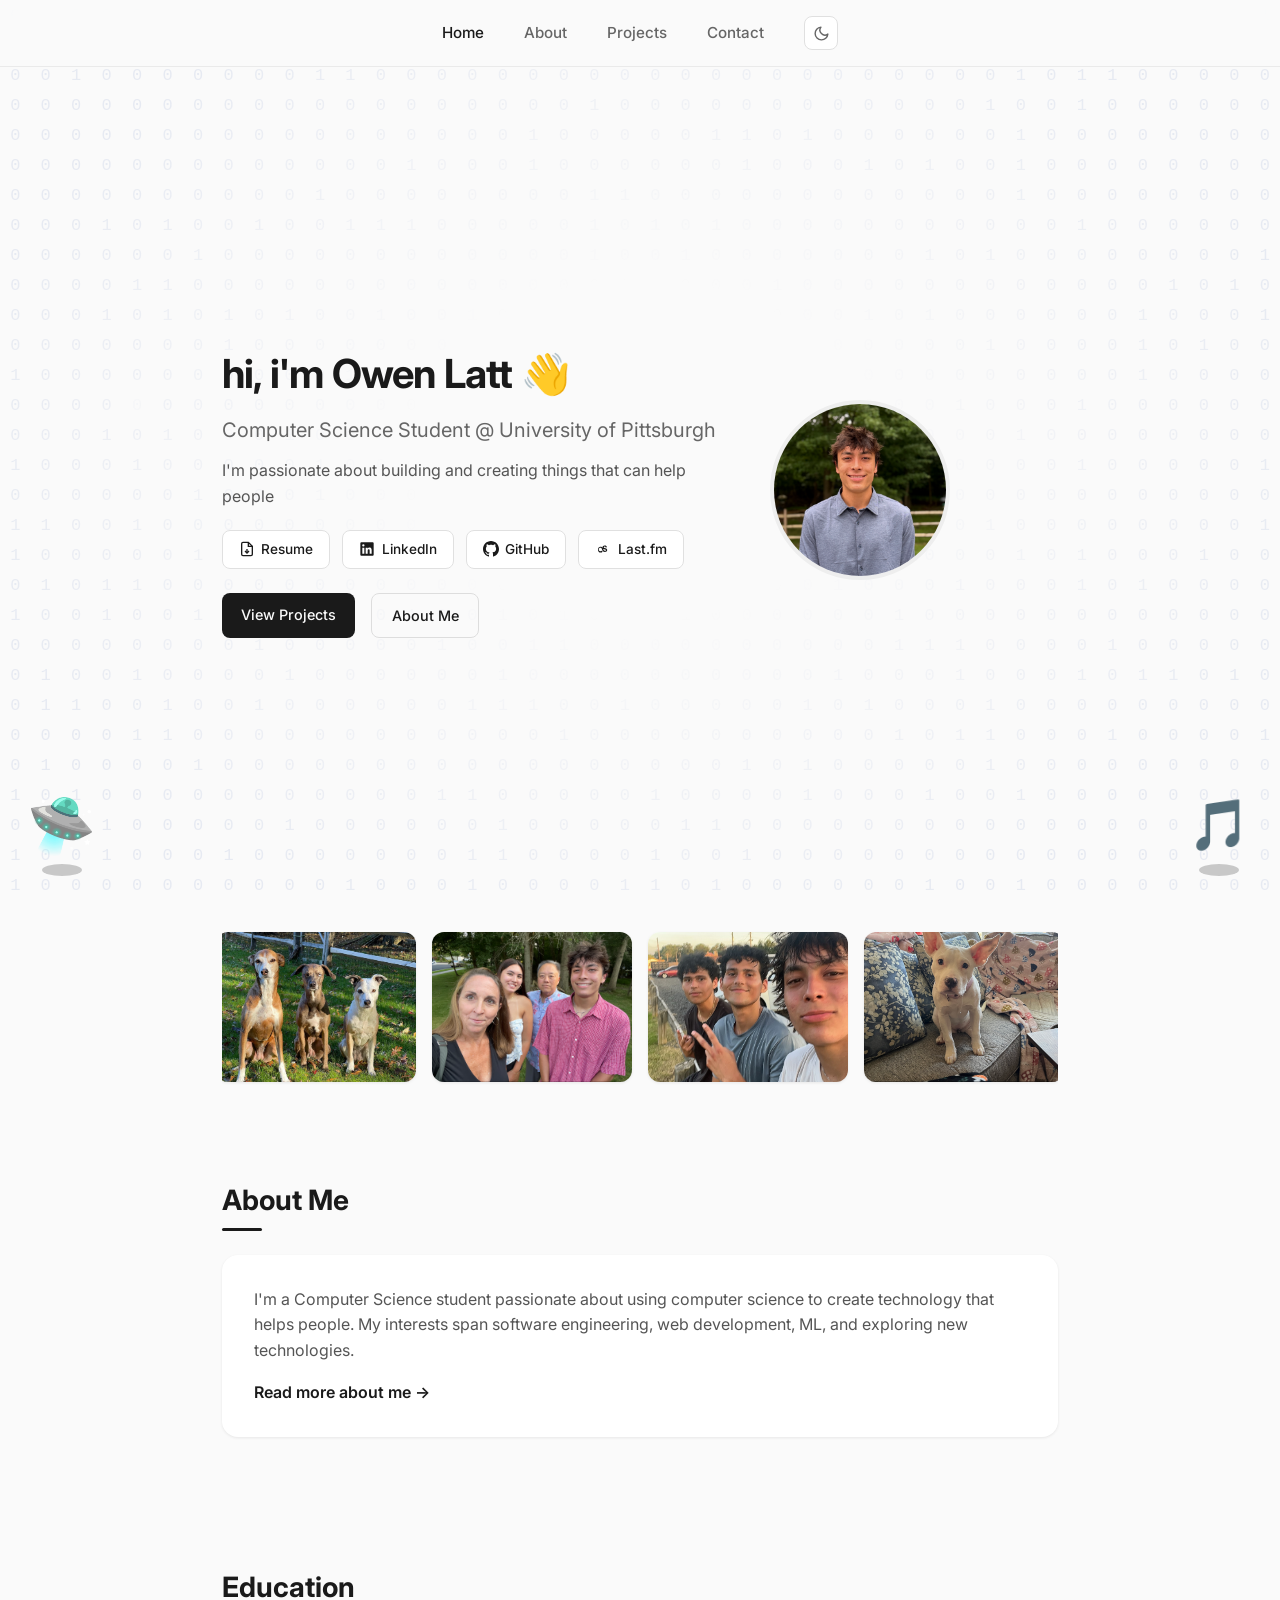
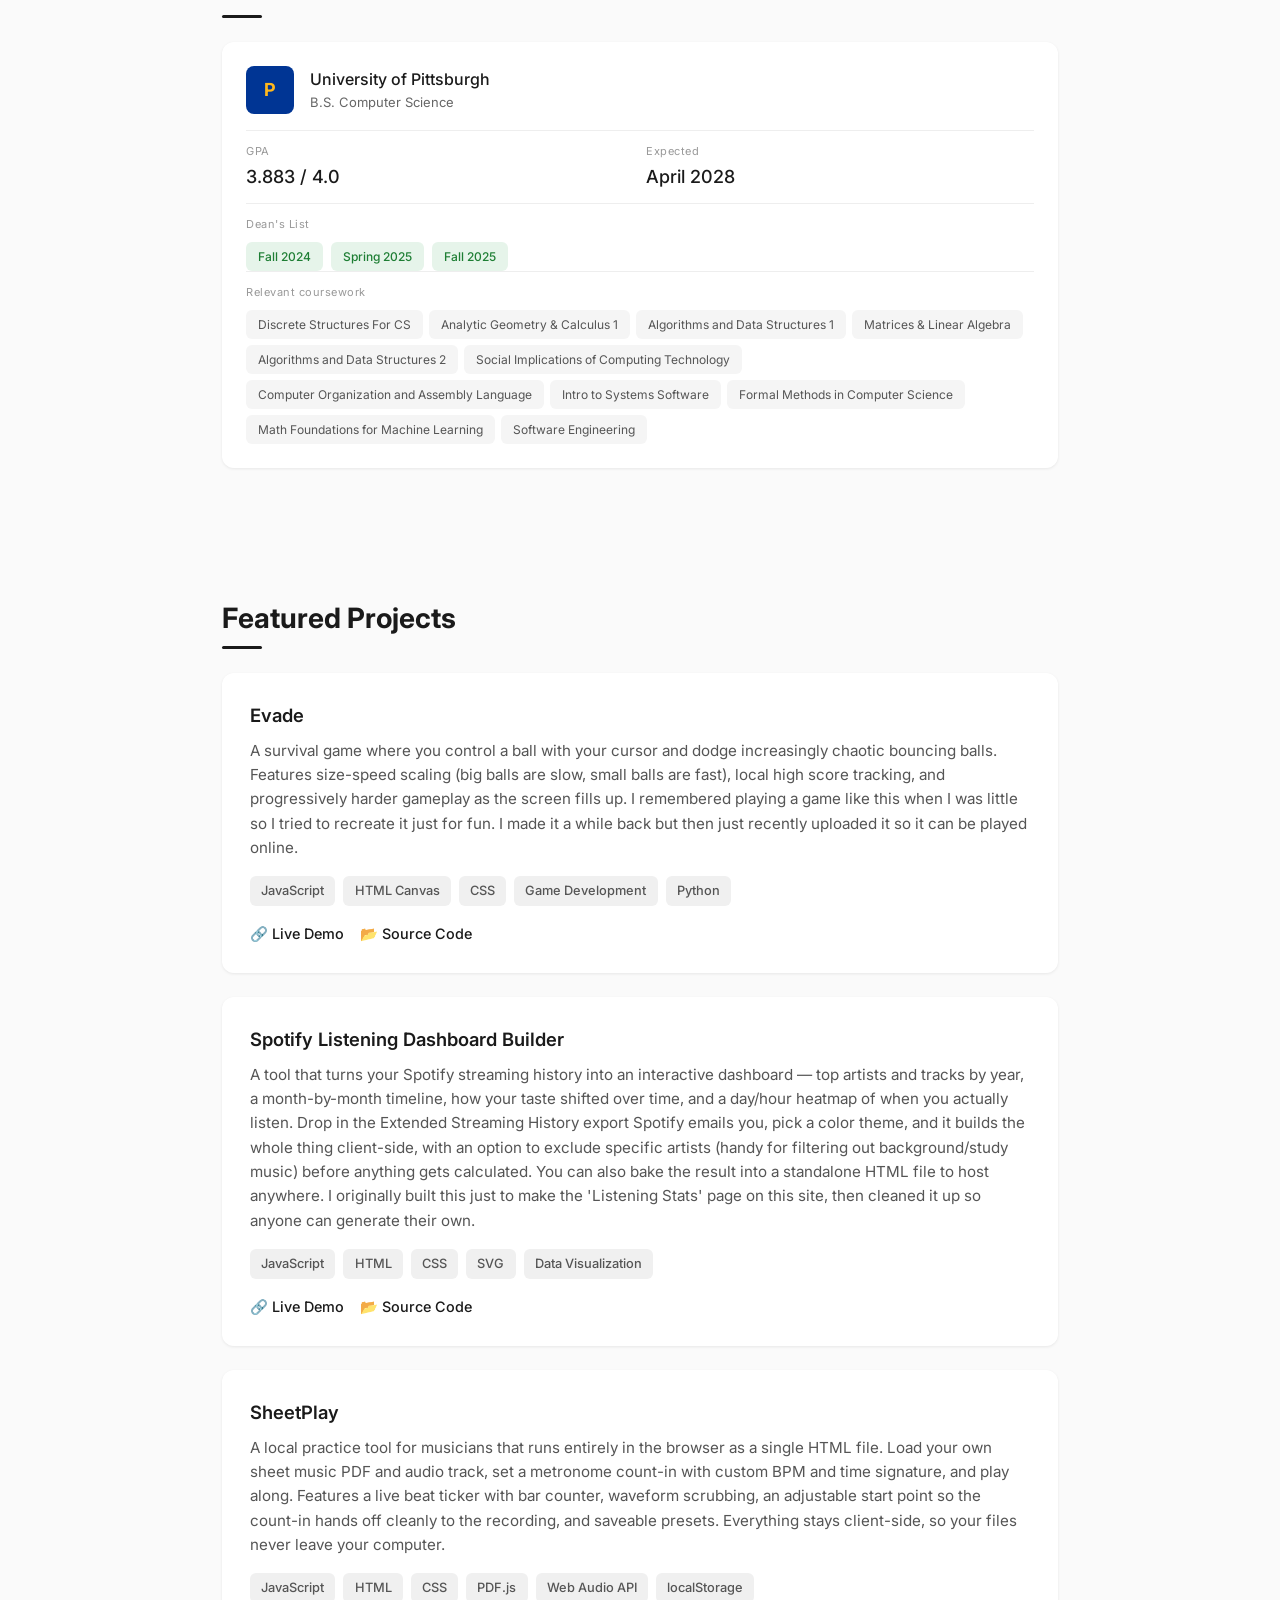
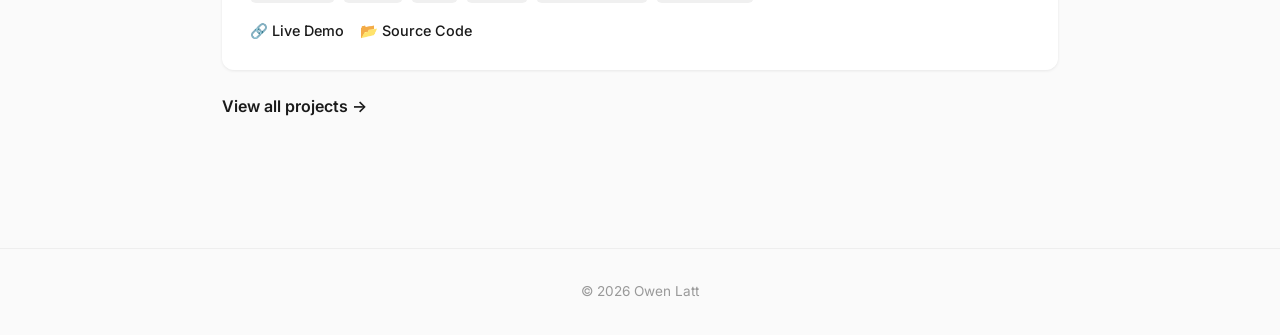
==== commit ed2cd643: "Update Resume" ====
--- a/index.html
+++ b/index.html
@@ -60,7 +60,7 @@
           </p>
 
           <div class="quick-links">
-            <a href="assets/Owen_Resume_Final.pdf" class="quick-link" title="Download Resume">
+            <a href="assets/resume.pdf" class="quick-link" title="Download Resume">
               <svg viewBox="0 0 24 24" fill="none" stroke="currentColor" stroke-width="2"><path d="M14 2H6a2 2 0 0 0-2 2v16a2 2 0 0 0 2 2h12a2 2 0 0 0 2-2V8z"/><polyline points="14 2 14 8 20 8"/><line x1="12" y1="18" x2="12" y2="12"/><polyline points="9 15 12 18 15 15"/></svg>
               Resume
             </a>
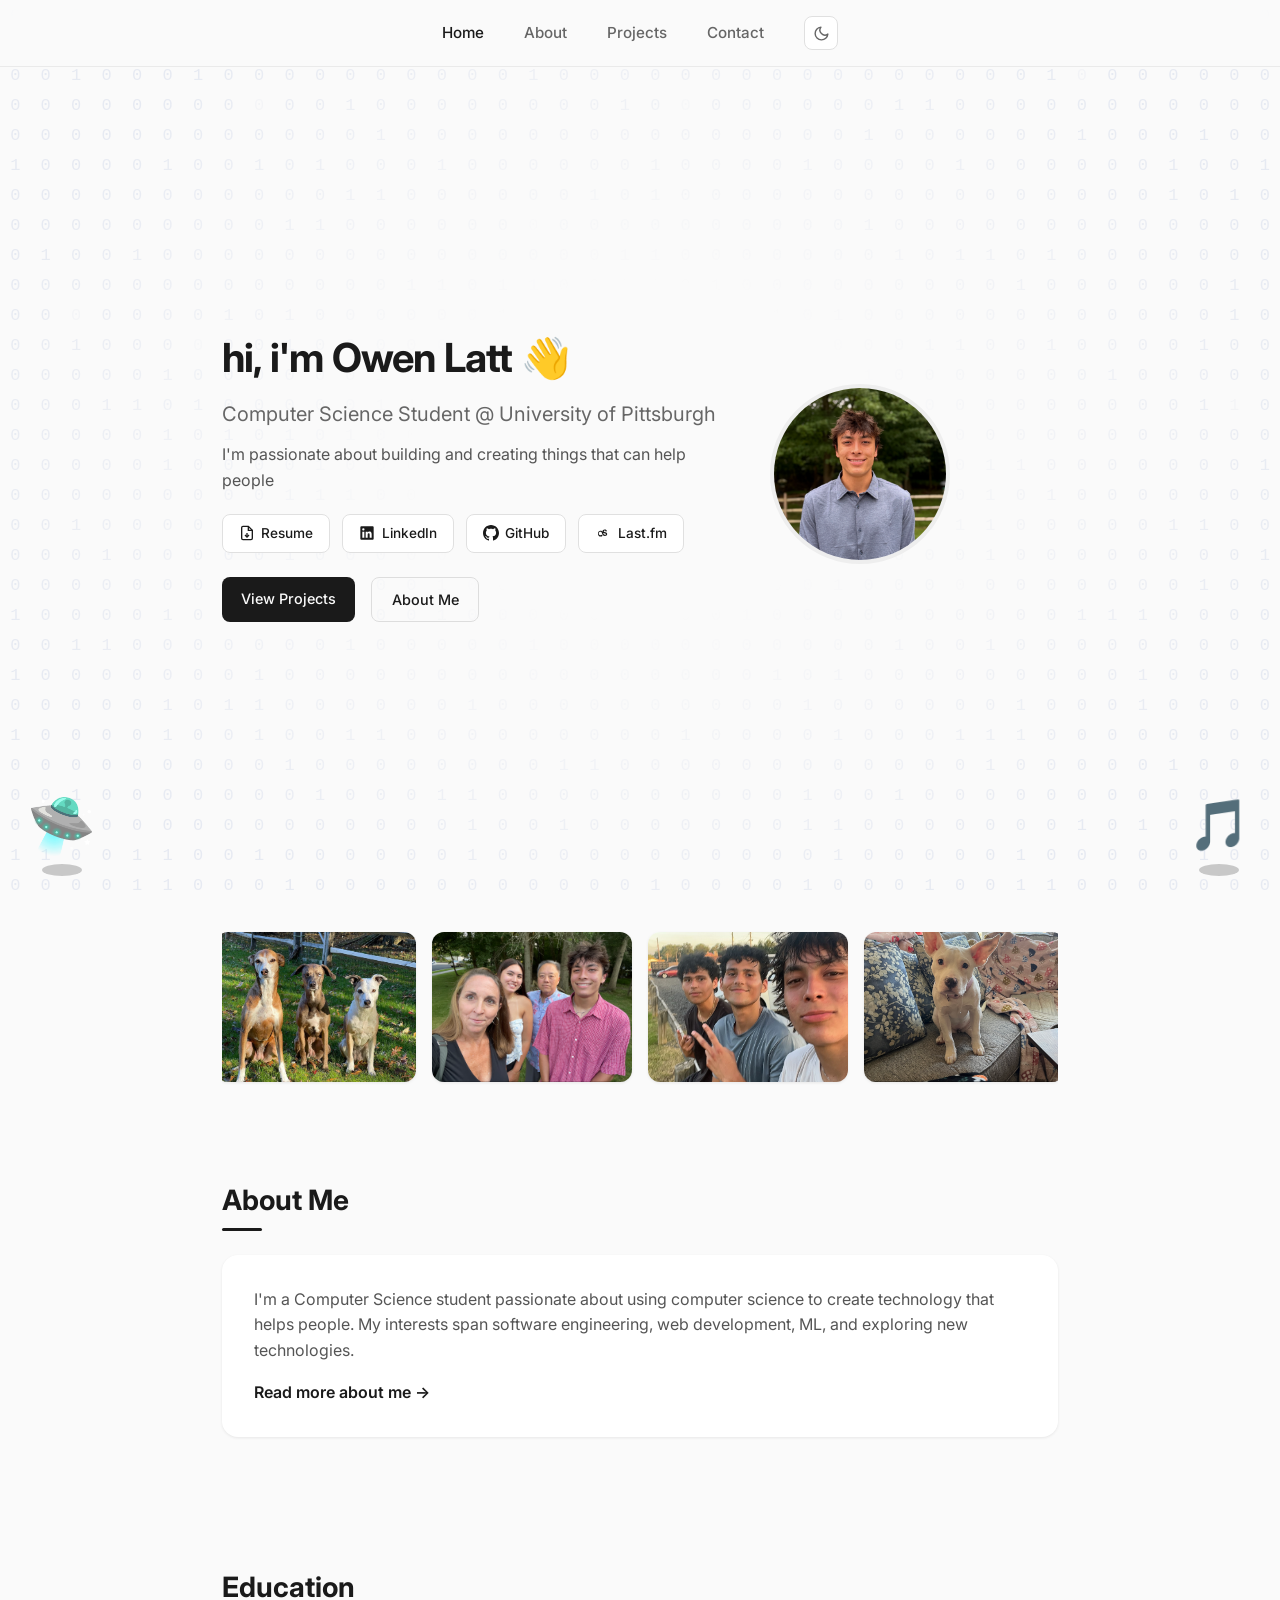
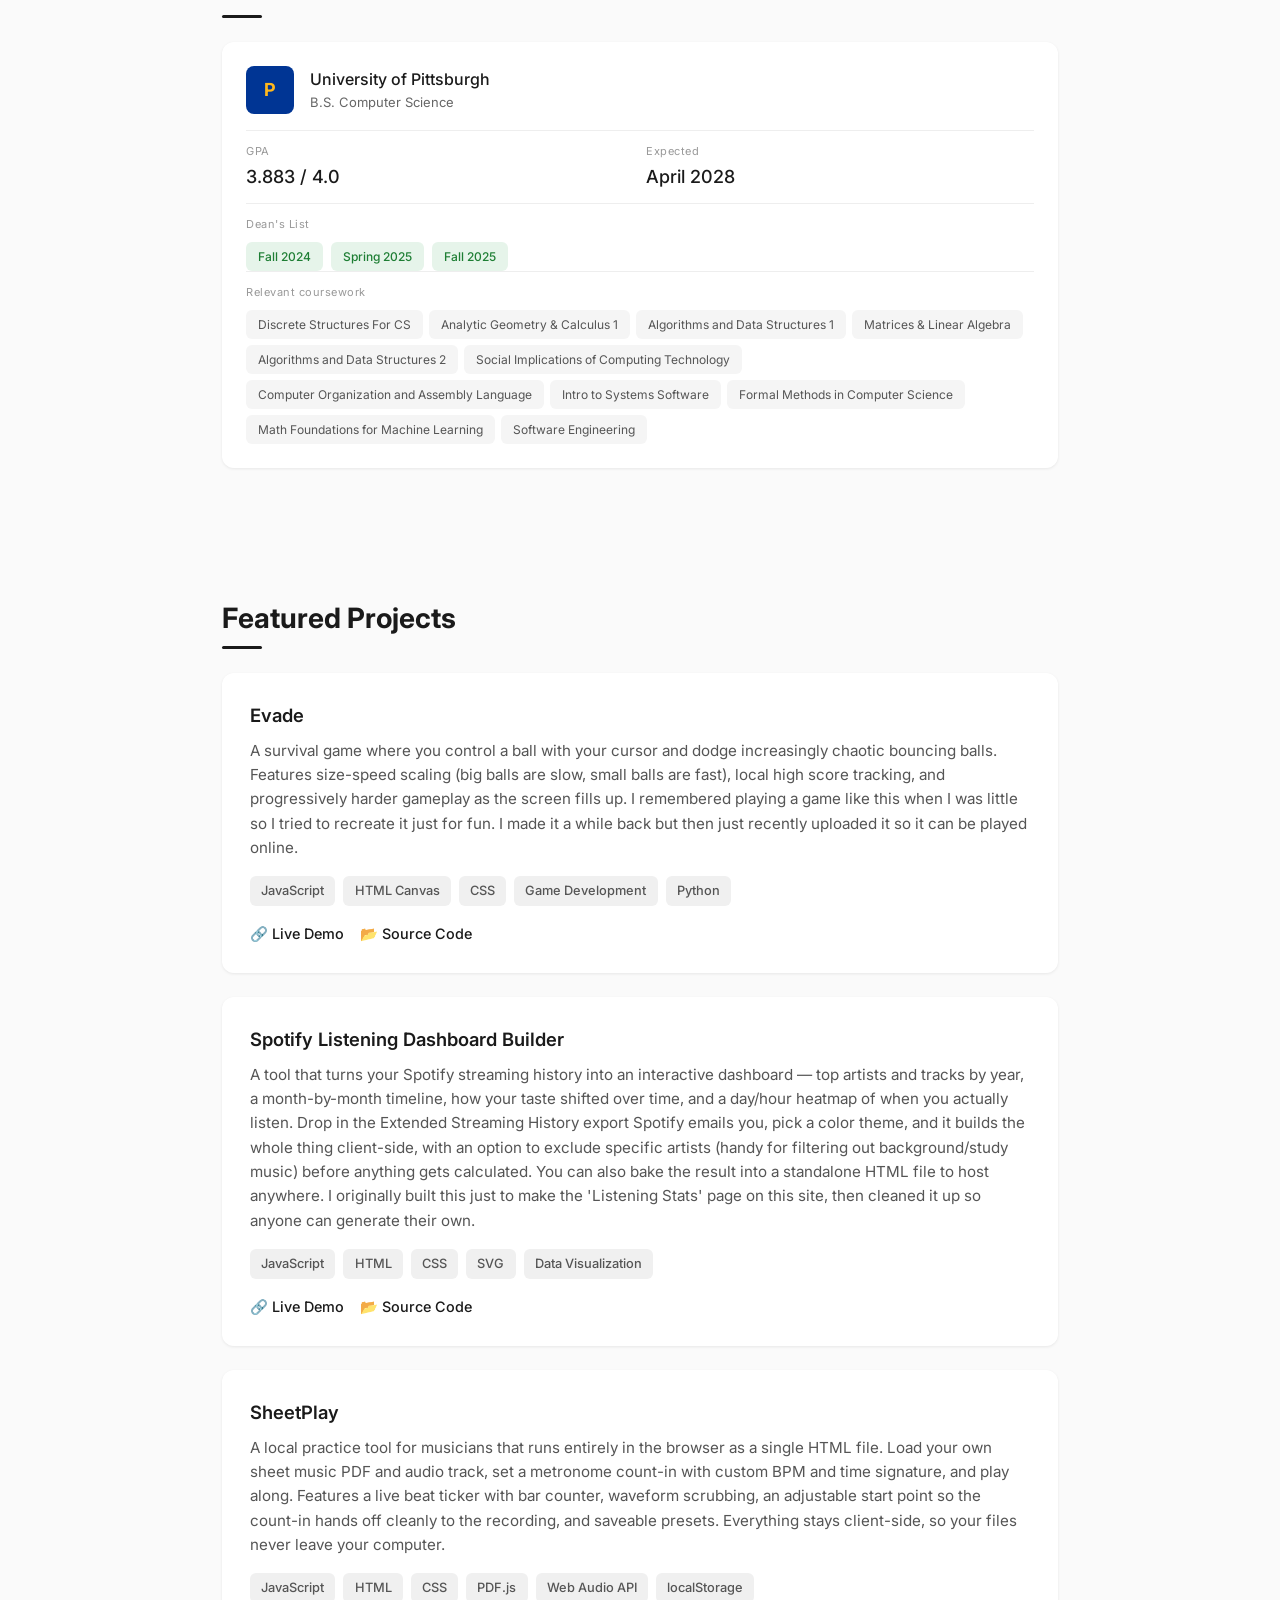
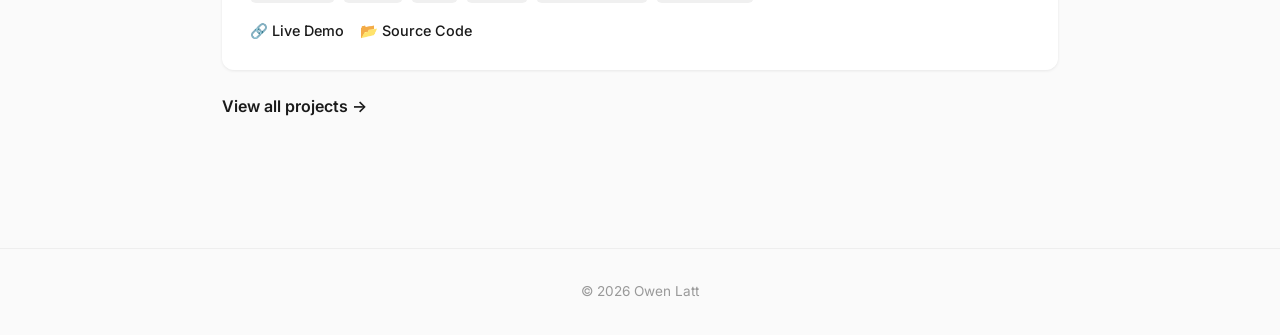
==== commit aa7abe5a: "Update music player" ====
--- a/index.html
+++ b/index.html
@@ -60,7 +60,7 @@
           </p>
 
           <div class="quick-links">
-            <a href="assets/resume.pdf" class="quick-link" title="Download Resume">
+            <a href="assets/Owen_Resume_Final.pdf" class="quick-link" title="Download Resume">
               <svg viewBox="0 0 24 24" fill="none" stroke="currentColor" stroke-width="2"><path d="M14 2H6a2 2 0 0 0-2 2v16a2 2 0 0 0 2 2h12a2 2 0 0 0 2-2V8z"/><polyline points="14 2 14 8 20 8"/><line x1="12" y1="18" x2="12" y2="12"/><polyline points="9 15 12 18 15 15"/></svg>
               Resume
             </a>
@@ -78,10 +78,6 @@
             </a>
           </div>
 
-          <div class="np-wrap">
-            <div id="nowPlaying" hidden></div>
-          </div>
-
           <div class="hero-cta">
             <a href="projects.html" class="btn-primary">View Projects</a>
             <a href="about.html" class="btn-secondary">About Me</a>
@@ -89,6 +85,13 @@
         </div>
         <img src="assets/profile4.JPEG" alt="Owen Latt" class="profile-img">
       </div>
+      <!-- Music station: now playing + monthly top albums (Last.fm) -->
+      <section class="music-station" id="musicStation" hidden aria-label="What I'm listening to">
+        <div class="ms-row">
+          <div id="npSlot"></div>
+          <div id="albumSlot"></div>
+        </div>
+      </section>
     </div>
 
     <!-- Photo Gallery Strip -->
@@ -216,7 +219,7 @@
 
   <script src="theme.js" defer></script>
   <script src="bitfield.js" defer></script>
-  <script src="nowplaying.js" defer></script>
+  <script src="music-station.js" defer></script>
   <script src="projects.js"></script>
   <script>
     renderProjects('featured-projects', true);
--- a/styles.css
+++ b/styles.css
@@ -240,6 +240,12 @@
   flex-direction: column;
   justify-content: center;
   padding-top: 80px;
+  padding-bottom: 2rem;
+}
+
+/* short screens: let the hero grow rather than crushing its contents */
+@media (max-height: 760px) {
+  .hero { min-height: auto; padding-top: 120px; }
 }
 
 .hero-content {
@@ -943,42 +949,34 @@
 }
 
 /* ============================================================
-   NOW PLAYING (Last.fm)
+   MUSIC STATION (Last.fm)
+   now playing + weekly top albums, side by side
    ============================================================ */
 
-#nowPlaying[hidden] { display: none; }
-
-.np-wrap { margin-bottom: 1.5rem; }
-
-.np-fallback {
-  display: grid;
-  place-items: center;
-  background: linear-gradient(145deg, var(--pitt-blue), #2b6fd6);
-  color: #fff;
-  font-weight: 600;
-  width: 100%;
-  height: 100%;
-}
-
-.np-dot {
-  width: 7px;
-  height: 7px;
-  border-radius: 50%;
-  background: var(--ink-faint);
-  flex: 0 0 auto;
-}
-
-.is-live .np-dot {
-  background: var(--live);
-  animation: np-pulse 1.8s ease-in-out infinite;
-}
-
-@keyframes np-pulse {
-  0%, 100% { opacity: 1; transform: scale(1); }
-  50% { opacity: 0.45; transform: scale(0.82); }
-}
-
-/* ---------- variant: record ---------- */
+#musicStation[hidden] { display: none; }
+
+.music-station {
+  margin-top: 2.75rem;
+  padding-top: 1.75rem;
+  border-top: 1px solid var(--line);
+  text-align: center;
+}
+
+.ms-row {
+  display: flex;
+  align-items: center;
+  justify-content: center;
+  gap: 2rem;
+  flex-wrap: wrap;
+}
+
+/* divider only exists when there are albums to divide from */
+.music-station.has-albums #npSlot {
+  padding-right: 2rem;
+  border-right: 1px solid var(--line-strong);
+}
+
+/* ---------- now playing ---------- */
 
 .np-record {
   display: inline-flex;
@@ -991,8 +989,8 @@
 
 .np-disc {
   position: relative;
-  width: 92px;
-  height: 92px;
+  width: 96px;
+  height: 96px;
   flex: 0 0 auto;
   border-radius: 50%;
   overflow: hidden;
@@ -1031,7 +1029,7 @@
     radial-gradient(circle at 50% 50%, transparent 72%, rgba(0, 0, 0, 0.35) 100%);
 }
 
-.np-meta { min-width: 0; display: block; }
+.np-meta { min-width: 0; display: block; text-align: left; }
 
 .np-badge {
   display: inline-flex;
@@ -1043,100 +1041,170 @@
   margin-bottom: 0.25rem;
 }
 
+.np-dot {
+  width: 7px;
+  height: 7px;
+  border-radius: 50%;
+  background: var(--ink-faint);
+  flex: 0 0 auto;
+}
+
+.is-live .np-dot {
+  background: var(--live);
+  animation: np-pulse 1.8s ease-in-out infinite;
+}
+
 .is-live .np-badge { color: var(--live); }
 
+@keyframes np-pulse {
+  0%, 100% { opacity: 1; transform: scale(1); }
+  50% { opacity: 0.45; transform: scale(0.82); }
+}
+
 .np-track,
-.np-artist,
-.np-album {
+.np-artist {
   display: block;
   overflow: hidden;
   text-overflow: ellipsis;
   white-space: nowrap;
-  max-width: 340px;
+  max-width: 260px;
 }
 
 .np-track { font-size: 1rem; font-weight: 600; letter-spacing: -0.01em; }
 .np-artist { font-size: 0.9rem; color: var(--ink-soft); }
-.np-album { font-size: 0.8rem; color: var(--ink-faint); margin-top: 0.1rem; }
 
 .np-record:hover .np-track { text-decoration: underline; }
-
-/* ---------- variant: strip ---------- */
-
-.np-strip {
-  display: inline-flex;
-  align-items: center;
-  gap: 0.65rem;
-  padding: 0.45rem 0.95rem 0.45rem 0.5rem;
+/* idle state — reads as "stopped" without a clock */
+.np-record:not(.is-live) .np-disc {
+  filter: saturate(0.72);
+  opacity: 0.92;
+}
+
+.np-record:not(.is-live) .np-badge::after {
+  content: "";
+  width: 7px;
+  height: 7px;
+  margin-left: 0.1rem;
+  border-radius: 1px;
+  background: var(--ink-faint);
+  opacity: 0.8;
+}
+
+.np-fallback {
+  display: grid;
+  place-items: center;
+  background: linear-gradient(145deg, var(--pitt-blue), #2b6fd6);
+  color: #fff;
+  font-weight: 600;
+  width: 100%;
+  height: 100%;
+}
+
+/* ---------- weekly albums ---------- */
+
+.ms-albums-label {
+  font-size: 10.5px;
+  color: var(--ink-faint);
+  letter-spacing: 0.06em;
+  text-transform: uppercase;
+  margin: 0 0 0.55rem;
+  text-align: center;
+}
+
+.ms-albums {
+  display: flex;
+  justify-content: center;
+  flex-wrap: wrap;
+  gap: 0.75rem;
+  list-style: none;
+  margin: 0;
+  padding: 0;
+}
+
+.ms-album {
+  position: relative;
+  flex: 0 0 auto;
+}
+
+.ms-album > a {
+  display: block;
+  text-decoration: none;
+  position: relative;
+}
+
+.ms-cover {
+  display: block;
+  width: 64px;
+  height: 64px;
+  border-radius: 6px;
+  overflow: hidden;
+  background: var(--chip);
+  box-shadow: var(--shadow-sm);
+  transition: transform 0.2s, box-shadow 0.2s;
+}
+
+.ms-cover img,
+.ms-cover .np-fallback {
+  width: 100%;
+  height: 100%;
+  object-fit: cover;
+  display: block;
+  font-size: 15px;
+  border-radius: 6px;
+}
+
+.ms-album > a:hover .ms-cover,
+.ms-album > a:focus-visible .ms-cover {
+  transform: translateY(-3px);
+  box-shadow: var(--shadow-md);
+}
+
+.ms-plays {
+  position: absolute;
+  right: -4px;
+  bottom: -4px;
+  min-width: 18px;
+  height: 18px;
+  padding: 0 4px;
+  border-radius: 9px;
   background: var(--panel);
-  border: 1.5px solid var(--line-strong);
-  border-radius: 999px;
-  text-decoration: none;
-  color: var(--ink);
-  max-width: 100%;
-  transition: border-color 0.2s, transform 0.2s, box-shadow 0.2s;
-}
-
-.np-strip:hover,
-.np-strip:focus-visible {
-  border-color: var(--ink);
-  transform: translateY(-2px);
-  box-shadow: var(--shadow-sm);
-}
-
-.np-strip img,
-.np-strip .np-fallback {
-  width: 34px;
-  height: 34px;
-  border-radius: 50%;
-  flex: 0 0 auto;
-  object-fit: cover;
-  font-size: 13px;
-}
-
-.np-strip .np-text { min-width: 0; font-size: 0.84rem; line-height: 1.3; }
-
-.np-strip .np-text b,
-.np-strip .np-text span {
-  display: block;
+  border: 1px solid var(--line-strong);
+  color: var(--ink-soft);
+  font-size: 10px;
+  font-weight: 600;
+  line-height: 16px;
+  text-align: center;
+  font-variant-numeric: tabular-nums;
+}
+
+/* hover label — absolutely positioned so it never shifts the row */
+.ms-tip {
+  position: absolute;
+  left: 50%;
+  bottom: calc(100% + 8px);
+  transform: translate(-50%, 4px);
   white-space: nowrap;
+  max-width: 220px;
   overflow: hidden;
   text-overflow: ellipsis;
-  max-width: 220px;
-}
-
-.np-strip .np-text b { font-weight: 600; }
-.np-strip .np-text span { color: var(--ink-soft); }
-
-.np-eq {
-  display: flex;
-  align-items: flex-end;
-  gap: 2px;
-  height: 14px;
-  flex: 0 0 auto;
-}
-
-.np-eq i {
-  width: 3px;
-  height: 30%;
-  border-radius: 1px;
-  background: var(--ink-faint);
-  animation: np-eq 0.9s ease-in-out infinite;
-  animation-play-state: paused;
-}
-
-.np-strip.is-live .np-eq i {
-  background: var(--live);
-  animation-play-state: running;
-}
-
-.np-eq i:nth-child(2) { animation-delay: 0.18s; }
-.np-eq i:nth-child(3) { animation-delay: 0.36s; }
-.np-eq i:nth-child(4) { animation-delay: 0.09s; }
-
-@keyframes np-eq {
-  0%, 100% { height: 25%; }
-  50% { height: 100%; }
+  background: var(--ink);
+  color: var(--paper);
+  font-size: 11.5px;
+  line-height: 1.35;
+  padding: 6px 9px;
+  border-radius: 6px;
+  opacity: 0;
+  pointer-events: none;
+  transition: opacity 0.18s ease, transform 0.18s ease;
+  z-index: 5;
+}
+
+.ms-tip b { display: block; font-weight: 600; }
+
+.ms-album:hover .ms-tip,
+.ms-album:focus-within .ms-tip {
+  opacity: 1;
+  transform: translate(-50%, 0);
 }
 
 /* ============================================================
@@ -1168,10 +1236,20 @@
   }
   .photo-item { width: 160px; height: 120px; scroll-snap-align: start; }
 
-  .np-wrap { display: flex; justify-content: center; }
-  .np-record { gap: 0.9rem; }
-  .np-disc { width: 76px; height: 76px; }
-  .np-track, .np-artist, .np-album { max-width: 200px; }
+  .music-station { margin-top: 2rem; padding-top: 1.5rem; }
+  .ms-row { gap: 1.1rem; justify-content: center; }
+  .music-station.has-albums #npSlot {
+    padding-right: 0;
+    border-right: 0;
+    padding-bottom: 1.1rem;
+    border-bottom: 1px solid var(--line-strong);
+    width: 100%;
+    display: flex;
+    justify-content: center;
+  }
+  .np-disc { width: 84px; height: 84px; }
+  .np-track, .np-artist { max-width: 190px; }
+  .ms-cover { width: 58px; height: 58px; }
 }
 
 /* ============================================================
